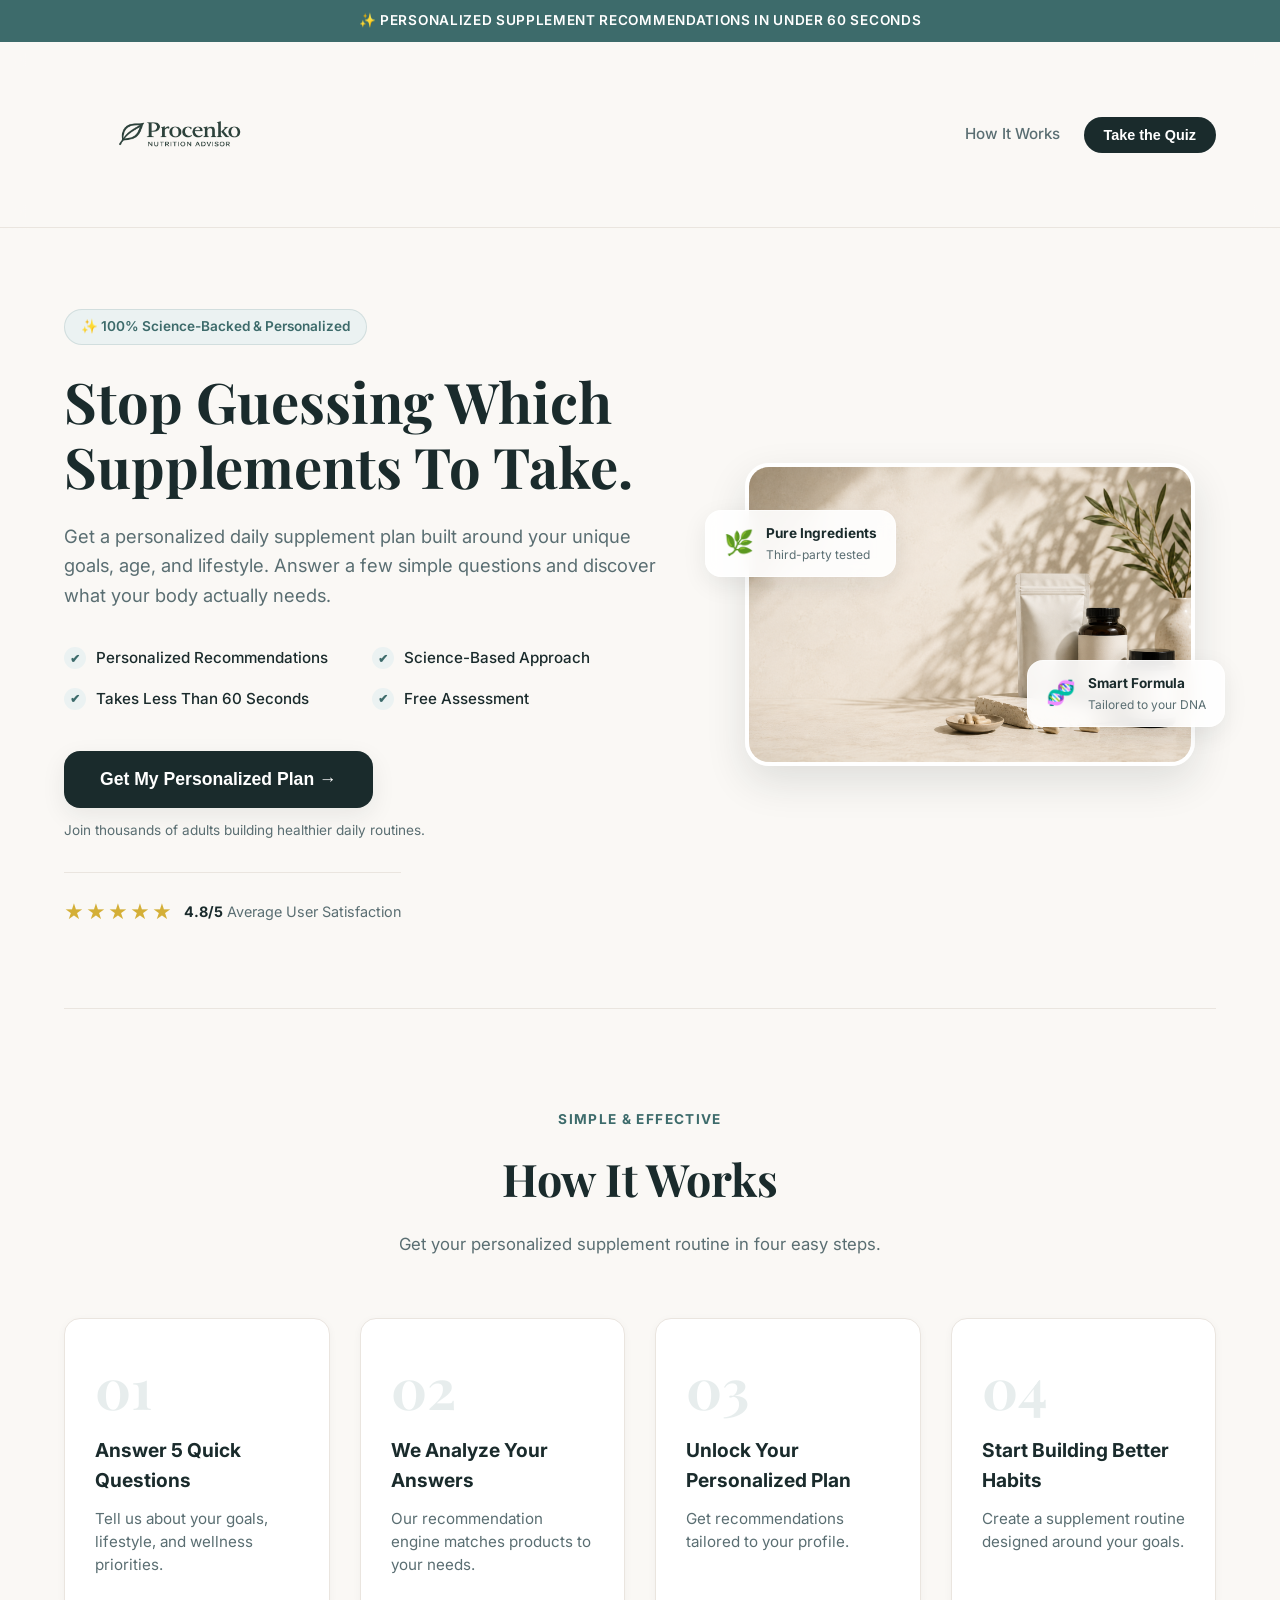
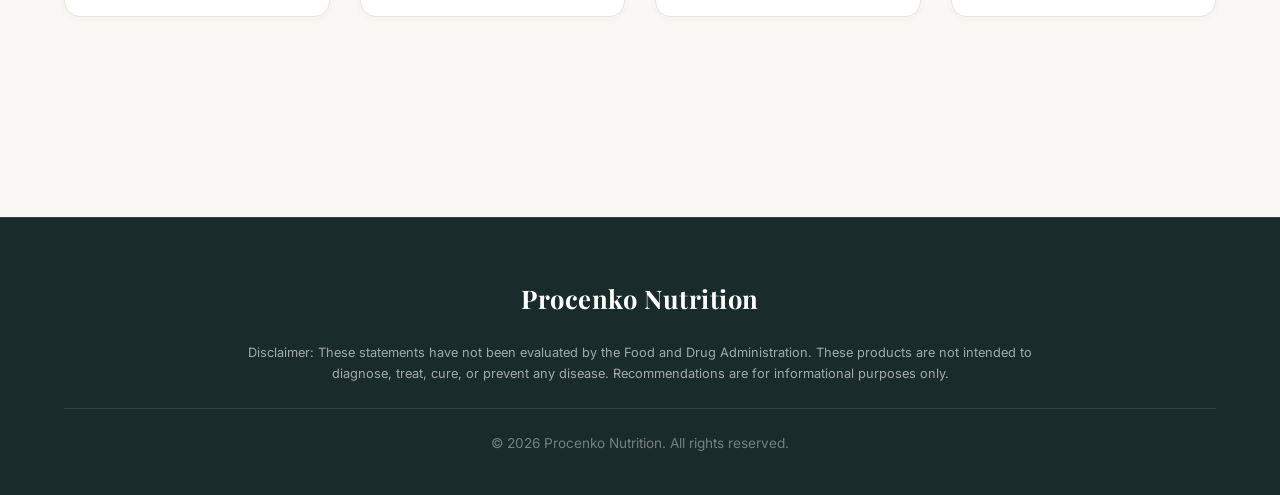
==== index.html @ 82f765c2 "Initial commit - Procenko Nutrition Advisor with Vercel config" ====
<!DOCTYPE html>
<html lang="en">
<head>
    <meta charset="UTF-8">
    <meta name="viewport" content="width=device-width, initial-scale=1.0">
    <title>Procenko Nutrition Advisor</title>
    <link rel="preconnect" href="https://fonts.googleapis.com">
    <link rel="preconnect" href="https://fonts.gstatic.com" crossorigin>
    <link href="https://fonts.googleapis.com/css2?family=Inter:wght@300;400;500;600;700&family=Playfair+Display:ital,wght@0,400..700;1,400..700&display=swap" rel="stylesheet">
    <link rel="stylesheet" href="style.css">
    <link rel="icon" href="images/logo.png" type="image/png">
</head>
<body>
    <!-- Announcement Bar -->
    <div class="announcement-bar">
        <span class="announcement-text">✨ Personalized supplement recommendations in under 60 seconds</span>
    </div>

    <!-- Navigation Bar -->
    <header class="site-header">
        <div class="nav-container">
            <div class="logo" id="logo-home">
                <img src="images/logo.png" alt="Procenko Logo" class="logo-img">
            </div>
            <nav class="nav-links">
                <a href="#how-it-works" class="nav-link">How It Works</a>
                <button id="nav-cta" class="nav-cta-btn">Take the Quiz</button>
            </nav>
        </div>
    </header>

    <main class="container">
        <!-- Hero Section -->
        <section id="hero" class="hero">
            <div class="hero-content">
                <div class="hero-text">
                    <div class="badge">✨ 100% Science-Backed & Personalized</div>
                    <h1>Stop Guessing Which Supplements To Take.</h1>
                    <p class="subheadline">Get a personalized daily supplement plan built around your unique goals, age, and lifestyle. Answer a few simple questions and discover what your body actually needs.</p>
                    
                    <div class="trust-indicators">
                        <div class="trust-item">
                            <span class="trust-icon">✔</span>
                            <span class="trust-label">Personalized Recommendations</span>
                        </div>
                        <div class="trust-item">
                            <span class="trust-icon">✔</span>
                            <span class="trust-label">Science-Based Approach</span>
                        </div>
                        <div class="trust-item">
                            <span class="trust-icon">✔</span>
                            <span class="trust-label">Takes Less Than 60 Seconds</span>
                        </div>
                        <div class="trust-item">
                            <span class="trust-icon">✔</span>
                            <span class="trust-label">Free Assessment</span>
                        </div>
                    </div>
                    
                    <div class="cta-group">
                        <button id="start-assessment" class="cta-button">Get My Personalized Plan →</button>
                        <p class="secondary-text">Join thousands of adults building healthier daily routines.</p>
                    </div>

                    <div class="social-proof">
                        <span class="stars">★★★★★</span>
                        <span class="rating-text"><strong>4.8/5</strong> Average User Satisfaction</span>
                    </div>
                </div>
            </div>
            <div class="hero-image-container">
                <div class="hero-image-wrapper">
                    <img src="images/1.png" alt="Supplements" class="hero-img">
                    <div class="floating-card card-1">
                        <span class="floating-icon">🌿</span>
                        <div class="floating-info">
                            <span class="floating-title">Pure Ingredients</span>
                            <span class="floating-desc">Third-party tested</span>
                        </div>
                    </div>
                    <div class="floating-card card-2">
                        <span class="floating-icon">🧬</span>
                        <div class="floating-info">
                            <span class="floating-title">Smart Formula</span>
                            <span class="floating-desc">Tailored to your DNA</span>
                        </div>
                    </div>
                </div>
            </div>
        </section>

        <!-- How It Works Section -->
        <section id="how-it-works" class="how-it-works">
            <div class="section-header">
                <span class="section-subtitle">Simple & Effective</span>
                <h2>How It Works</h2>
                <p class="section-desc">Get your personalized supplement routine in four easy steps.</p>
            </div>
            <div class="steps">
                <div class="step">
                    <div class="step-number">01</div>
                    <h3>Answer 5 Quick Questions</h3>
                    <p>Tell us about your goals, lifestyle, and wellness priorities.</p>
                </div>
                <div class="step">
                    <div class="step-number">02</div>
                    <h3>We Analyze Your Answers</h3>
                    <p>Our recommendation engine matches products to your needs.</p>
                </div>
                <div class="step">
                    <div class="step-number">03</div>
                    <h3>Unlock Your Personalized Plan</h3>
                    <p>Get recommendations tailored to your profile.</p>
                </div>
                <div class="step">
                    <div class="step-number">04</div>
                    <h3>Start Building Better Habits</h3>
                    <p>Create a supplement routine designed around your goals.</p>
                </div>
            </div>
        </section>

        <!-- Quiz Section -->
        <section id="quiz" class="quiz hidden">
            <div class="quiz-card">
                <div class="quiz-header">
                    <button id="quiz-back" class="quiz-back-btn">← Back</button>
                    <div class="quiz-progress-container">
                        <div class="progress-bar">
                            <div class="progress" id="progress"></div>
                        </div>
                        <span id="progress-text" class="progress-text">Question 1 of 5</span>
                    </div>
                </div>
                <div class="quiz-container" id="quiz-container">
                    <!-- Quiz questions will be dynamically inserted here -->
                </div>
            </div>
        </section>

        <!-- Loading Section -->
        <section id="loading" class="loading hidden">
            <div class="loading-card">
                <div class="spinner-container">
                    <div class="spinner"></div>
                    <div class="spinner-inner">🧬</div>
                </div>
                <h2 id="loading-title">Analyzing your answers...</h2>
                <p id="loading-subtitle">Our recommendation engine is matching products to your profile.</p>
                <div class="loading-progress-bar">
                    <div class="loading-progress" id="loading-progress"></div>
                </div>
            </div>
        </section>

        <!-- Email Capture Section (before recommendations) -->
        <section id="email-capture" class="email-capture hidden">
            <div class="email-card">
                <div class="email-header">
                    <div class="badge">✉️ Almost There!</div>
                    <h2>Send me my personalized guide</h2>
                    <p class="email-subtitle">Enter your email to receive your custom supplement protocol + bonus wellness tips. We respect your privacy.</p>
                </div>
                
                <!-- ConvertKit Form -->
                <script src="https://f.convertkit.com/ckjs/ck.5.js"></script>
                <form action="https://app.kit.com/forms/9567167/subscriptions" class="seva-form formkit-form" method="post" data-sv-form="9567167" data-uid="d2ef95bc13" data-format="inline" data-version="5" data-options='{"settings":{"after_subscribe":{"action":"message","success_message":"Success! Now check your email to confirm your subscription.","redirect_url":""},"analytics":{"google":null,"fathom":null,"facebook":null,"segment":null,"pinterest":null,"sparkloop":null,"googletagmanager":null},"modal":{"trigger":"timer","scroll_percentage":null,"timer":5,"devices":"all","show_once_every":15},"powered_by":{"show":true,"url":"https://kit.com/features/forms?utm_campaign=poweredby&utm_content=form&utm_medium=referral&utm_source=dynamic"},"recaptcha":{"enabled":false},"return_visitor":{"action":"show","custom_content":""},"slide_in":{"display_in":"bottom_right","trigger":"timer","scroll_percentage":null,"timer":5,"devices":"all","show_once_every":15},"sticky_bar":{"display_in":"top","trigger":"timer","scroll_percentage":null,"timer":5,"devices":"all","show_once_every":15}},"version":"5"}' onsubmit="setTimeout(() => { if (typeof window.showRecommendationsAfterSubscribe === 'function') { setTimeout(window.showRecommendationsAfterSubscribe, 800); } }, 1200)" min-width="400 500 600 700 800" style="background-color: rgb(255, 255, 255); border-radius: 16px; box-shadow: 0 10px 30px rgba(26,43,44,0.1);">
                    <div data-style="full">
                        <div data-element="column" class="formkit-column">
                            <div class="formkit-header" data-element="header" style="color: rgb(26, 43, 44); font-size: 28px; font-weight: 700; margin-bottom: 8px;">
                                <h2>Find Your Perfect Supplement Stack</h2>
                            </div>
                            <ul class="formkit-alert formkit-alert-error" data-element="errors" data-group="alert"></ul>
                            <div data-element="fields" class="seva-fields formkit-fields">
                                <div class="formkit-field">
                                    <input class="formkit-input" name="email_address" aria-label="Email Address" placeholder="your@email.com" required="" type="email" style="color: rgb(26, 43, 44); border-color: #EAE5DF; font-weight: 400; padding: 16px 20px; font-size: 16px; border-radius: 12px;">
                                </div>
                                <button data-element="submit" class="formkit-submit" style="color: rgb(255, 255, 255); background-color: #1A2B2C; border-radius: 12px; font-weight: 700; padding: 16px 32px; font-size: 17px; margin-top: 8px;">
                                    <div class="formkit-spinner"><div></div><div></div><div></div></div>
                                    <span>Send me the guide</span>
                                </button>
                            </div>
                            <div class="formkit-disclaimer" data-element="disclaimer" style="color: #5A6E72; font-size: 13px; margin-top: 16px;">
                                We respect your privacy. Unsubscribe at anytime.
                            </div>
                            <div class="formkit-powered-by-convertkit-container">
                                <a href="https://kit.com/features/forms?utm_campaign=poweredby&utm_content=form&utm_medium=referral&utm_source=dynamic" data-element="powered-by" class="formkit-powered-by-convertkit" data-variant="dark" target="_blank" rel="nofollow noopener">Built with Kit</a>
                            </div>
                        </div>
                    </div>
                </form>
            </div>
        </section>

        <!-- Results Section -->
        <section id="results" class="results hidden">
            <div class="results-header">
                <div class="badge">🎯 Your Custom Protocol</div>
                <h2>Your Personalized Supplement Plan</h2>
                <p class="results-subtitle">Based on your answers, these recommendations may help support your goals and daily wellness routine.</p>
            </div>

            <div class="results-layout">
                <!-- Left Column: Profile Summary -->
                <div class="results-sidebar">
                    <div class="profile-summary-card">
                        <h3>Your Wellness Profile</h3>
                        <div class="profile-items" id="profile-summary-items">
                            <!-- Profile items will be dynamically inserted here -->
                        </div>
                    </div>
                </div>

                <!-- Right Column: Recommendations -->
                <div class="results-content">
                    <div class="plan">
                        <!-- Optional Foundation Section (female only) -->
                        <section id="foundation-section" class="plan-section hidden" aria-label="Foundation Support">
                            <div class="plan-section-header">
                                <h3 class="plan-section-title">Foundation Support</h3>
                                <p class="plan-section-subtitle">A daily multi to cover core micronutrient needs.</p>
                            </div>
                            <div class="recommendations-grid recommendations-grid--single" id="foundation-grid"></div>
                        </section>

                        <!-- Main Recommendations (always 3) -->
                        <section id="main-section" class="plan-section" aria-label="Main Recommendations">
                            <div class="plan-section-header">
                                <h3 class="plan-section-title">Your 3 Key Recommendations</h3>
                                <p class="plan-section-subtitle">Selected specifically for your goal and profile.</p>
                            </div>
                            <div class="recommendations-grid" id="main-recommendations-grid"></div>
                        </section>

                        <!-- Daily Wellness Section (always) -->
                        <section id="wellness-section" class="plan-section" aria-label="Daily Wellness Support">
                            <div class="plan-section-header">
                                <h3 class="plan-section-title">Daily Wellness Support</h3>
                                <p class="plan-section-subtitle">Daily support for gut and overall wellness.</p>
                            </div>
                            <div class="recommendations-grid recommendations-grid--single" id="wellness-grid"></div>
                        </section>

                        <div class="plan-footer">
                            <button id="restart-assessment" class="restart-btn">← Retake Assessment</button>
                        </div>
                    </div>
                </div>
            </div>
        </section>
    </main>

    <!-- Verify Email Modal -->
    <div id="verify-modal" class="verify-modal hidden">
        <div class="modal-overlay"></div>
        <div class="modal-content">
            <div class="modal-icon">✉️</div>
            <h2>Verify your email to receive all bonuses</h2>
            <p class="modal-subtitle">We've sent a confirmation link to your email. Please check your inbox (and spam folder) to unlock your custom supplement protocol and exclusive wellness bonuses.</p>
            
            <div class="modal-actions">
                <button id="check-protocol-btn" class="modal-primary-btn">
                    Check my custom supplement protocol
                </button>
                <button id="close-modal-btn" class="modal-secondary-btn">
                    I'll check later
                </button>
            </div>
            
            <div class="modal-timer">
                <span id="modal-timer-text">Auto-redirecting in <strong>10</strong> seconds...</span>
            </div>
        </div>
    </div>

    <!-- Footer -->
    <footer class="site-footer">
        <div class="footer-container">
            <p class="footer-logo">Procenko Nutrition</p>
            <p class="footer-disclaimer">Disclaimer: These statements have not been evaluated by the Food and Drug Administration. These products are not intended to diagnose, treat, cure, or prevent any disease. Recommendations are for informational purposes only.</p>
            <p class="footer-copy">&copy; 2026 Procenko Nutrition. All rights reserved.</p>
        </div>
    </footer>

    <script src="products.js"></script>
    <script src="script.js"></script>
</body>
</html>
---- style.css ----
/* Reset and Base Styles */
* {
    margin: 0;
    padding: 0;
    box-sizing: border-box;
}

:root {
    --bg-color: #FAF8F5;
    --primary-color: #1A2B2C;
    --secondary-color: #5A6E72;
    --accent-color: #3D6B6B;
    --accent-light: #EBF2F2;
    --accent-gold: #D4AF37;
    --card-bg: #FFFFFF;
    --button-bg: #1A2B2C;
    --button-text: #FFFFFF;
    --button-hover: #2C4446;
    --border-color: #EAE5DF;
    --border-radius: 16px;
    --border-radius-lg: 24px;
    --max-width: 1200px;
    --transition: all 0.3s cubic-bezier(0.4, 0, 0.2, 1);
    --shadow-sm: 0 2px 8px rgba(26, 43, 44, 0.04);
    --shadow-md: 0 8px 24px rgba(26, 43, 44, 0.08);
    --shadow-lg: 0 16px 40px rgba(26, 43, 44, 0.12);
}

html {
    scroll-behavior: smooth;
}

body {
    font-family: 'Inter', sans-serif;
    background-color: var(--bg-color);
    color: var(--primary-color);
    line-height: 1.6;
    -webkit-font-smoothing: antialiased;
}

.container {
    max-width: var(--max-width);
    margin: 0 auto;
    padding: 0 24px;
}

/* Announcement Bar */
.announcement-bar {
    background-color: var(--accent-color);
    color: #FFFFFF;
    text-align: center;
    padding: 10px 20px;
    font-size: 0.85rem;
    font-weight: 600;
    letter-spacing: 0.05em;
    text-transform: uppercase;
    position: relative;
    z-index: 100;
}

/* Site Header */
.site-header {
    background-color: rgba(250, 248, 245, 0.8);
    backdrop-filter: blur(12px);
    -webkit-backdrop-filter: blur(12px);
    border-bottom: 1px solid var(--border-color);
    z-index: 99;
    padding: 16px 0;
    transition: var(--transition);
}

.nav-container {
    max-width: var(--max-width);
    margin: 0 auto;
    padding: 0 24px;
    display: flex;
    justify-content: space-between;
    align-items: center;
}

.logo {
    display: flex;
    align-items: center;
    gap: 10px;
    cursor: pointer;
}

.logo-img {
    /* Responsive logo size; keeps header aligned with main content */
    width: clamp(160px, 18vw, 252px);
    height: auto;
    object-fit: contain;
    display: block;
}

.logo-text {
    font-family: 'Playfair Display', Georgia, serif;
    font-size: 1.4rem;
    font-weight: 700;
    color: var(--primary-color);
}

.logo-sub {
    font-weight: 400;
    font-style: italic;
    color: var(--accent-color);
}

.nav-links {
    display: flex;
    align-items: center;
    gap: 24px;
}

.nav-link {
    color: var(--secondary-color);
    text-decoration: none;
    font-weight: 500;
    font-size: 0.95rem;
    transition: var(--transition);
}

.nav-link:hover {
    color: var(--primary-color);
}

.nav-cta-btn {
    background-color: var(--button-bg);
    color: var(--button-text);
    border: none;
    padding: 10px 20px;
    font-size: 0.9rem;
    font-weight: 600;
    border-radius: 30px;
    cursor: pointer;
    transition: var(--transition);
}

.nav-cta-btn:hover {
    background-color: var(--button-hover);
    transform: translateY(-1px);
    box-shadow: var(--shadow-sm);
}

/* Hero Section */
.hero {
    display: grid;
    grid-template-columns: 1.1fr 0.9fr;
    gap: 60px;
    align-items: center;
    padding: 80px 0;
    min-height: calc(100vh - 120px);
}

.hero-content {
    display: flex;
    flex-direction: column;
    justify-content: center;
}

.badge {
    display: inline-flex;
    align-items: center;
    background-color: var(--accent-light);
    color: var(--accent-color);
    padding: 6px 16px;
    border-radius: 30px;
    font-size: 0.85rem;
    font-weight: 600;
    width: fit-content;
    margin-bottom: 24px;
    border: 1px solid rgba(61, 107, 107, 0.15);
}

.hero h1 {
    font-family: 'Playfair Display', Georgia, serif;
    font-size: 3.5rem;
    font-weight: 700;
    line-height: 1.15;
    color: var(--primary-color);
    margin-bottom: 24px;
}

.subheadline {
    font-size: 1.15rem;
    color: var(--secondary-color);
    margin-bottom: 36px;
    line-height: 1.6;
}

.trust-indicators {
    display: grid;
    grid-template-columns: 1fr 1fr;
    gap: 16px;
    margin-bottom: 40px;
}

.trust-item {
    display: flex;
    align-items: center;
    gap: 10px;
}

.trust-icon {
    display: flex;
    align-items: center;
    justify-content: center;
    width: 22px;
    height: 22px;
    background-color: var(--accent-light);
    color: var(--accent-color);
    border-radius: 50%;
    font-size: 0.75rem;
    font-weight: bold;
}

.trust-label {
    font-size: 0.95rem;
    font-weight: 500;
    color: var(--primary-color);
}

.cta-group {
    margin-bottom: 30px;
}

.cta-button {
    background-color: var(--button-bg);
    color: var(--button-text);
    border: none;
    padding: 18px 36px;
    font-size: 1.1rem;
    font-weight: 600;
    border-radius: var(--border-radius);
    cursor: pointer;
    transition: var(--transition);
    display: inline-block;
    box-shadow: var(--shadow-md);
}

.cta-button:hover {
    background-color: var(--button-hover);
    transform: translateY(-2px);
    box-shadow: var(--shadow-lg);
}

.secondary-text {
    font-size: 0.85rem;
    color: var(--secondary-color);
    margin-top: 12px;
}

.social-proof {
    display: flex;
    align-items: center;
    gap: 10px;
    border-top: 1px solid var(--border-color);
    padding-top: 24px;
    width: fit-content;
}

.stars {
    color: var(--accent-gold);
    font-size: 1.2rem;
    letter-spacing: 2px;
}

.rating-text {
    font-size: 0.9rem;
    color: var(--secondary-color);
}

.rating-text strong {
    color: var(--primary-color);
}

/* Hero Image Container */
.hero-image-container {
    display: flex;
    justify-content: center;
    align-items: center;
    position: relative;
}

.hero-image-wrapper {
    position: relative;
    width: 100%;
    max-width: 450px;
}

.hero-img {
    width: 100%;
    height: auto;
    border-radius: var(--border-radius-lg);
    box-shadow: var(--shadow-lg);
    border: 4px solid #FFFFFF;
    transition: var(--transition);
}

.hero-img:hover {
    transform: scale(1.02);
}

/* Floating Cards */
.floating-card {
    position: absolute;
    background: rgba(255, 255, 255, 0.9);
    backdrop-filter: blur(8px);
    -webkit-backdrop-filter: blur(8px);
    border: 1px solid rgba(255, 255, 255, 0.6);
    padding: 12px 18px;
    border-radius: 16px;
    display: flex;
    align-items: center;
    gap: 12px;
    box-shadow: var(--shadow-md);
    animation: float 6s ease-in-out infinite;
}

.card-1 {
    top: 15%;
    left: -40px;
    animation-delay: 0s;
}

.card-2 {
    bottom: 15%;
    right: -30px;
    animation-delay: 3s;
}

.floating-icon {
    font-size: 1.5rem;
}

.floating-info {
    display: flex;
    flex-direction: column;
}

.floating-title {
    font-size: 0.85rem;
    font-weight: 700;
    color: var(--primary-color);
}

.floating-desc {
    font-size: 0.75rem;
    color: var(--secondary-color);
}

@keyframes float {
    0% {
        transform: translateY(0px);
    }
    50% {
        transform: translateY(-10px);
    }
    100% {
        transform: translateY(0px);
    }
}

/* How It Works Section */
.how-it-works {
    padding: 100px 0;
    border-top: 1px solid var(--border-color);
}

.section-header {
    text-align: center;
    max-width: 600px;
    margin: 0 auto 60px auto;
}

.section-subtitle {
    font-size: 0.85rem;
    font-weight: 700;
    color: var(--accent-color);
    text-transform: uppercase;
    letter-spacing: 0.1em;
    display: block;
    margin-bottom: 12px;
}

.section-header h2 {
    font-family: 'Playfair Display', Georgia, serif;
    font-size: 2.8rem;
    font-weight: 700;
    color: var(--primary-color);
    margin-bottom: 16px;
}

.section-desc {
    font-size: 1.05rem;
    color: var(--secondary-color);
}

.steps {
    display: grid;
    grid-template-columns: repeat(auto-fit, minmax(240px, 1fr));
    gap: 30px;
}

.step {
    background: var(--card-bg);
    padding: 40px 30px;
    border-radius: var(--border-radius);
    box-shadow: var(--shadow-sm);
    border: 1px solid var(--border-color);
    transition: var(--transition);
    position: relative;
    overflow: hidden;
}

.step:hover {
    transform: translateY(-5px);
    box-shadow: var(--shadow-md);
    border-color: var(--accent-color);
}

.step-number {
    font-family: 'Playfair Display', Georgia, serif;
    font-size: 3.5rem;
    font-weight: 700;
    color: rgba(61, 107, 107, 0.12);
    line-height: 1;
    margin-bottom: 20px;
    transition: var(--transition);
}

.step:hover .step-number {
    color: rgba(61, 107, 107, 0.25);
    transform: scale(1.05);
}

.step h3 {
    font-size: 1.2rem;
    font-weight: 700;
    color: var(--primary-color);
    margin-bottom: 12px;
}

.step p {
    font-size: 0.95rem;
    color: var(--secondary-color);
    line-height: 1.5;
}

/* Quiz Section */
.quiz {
    padding: 80px 0;
    min-height: 80vh;
    display: flex;
    justify-content: center;
    align-items: center;
}

.quiz-card {
    background: var(--card-bg);
    border-radius: var(--border-radius-lg);
    box-shadow: var(--shadow-lg);
    border: 1px solid var(--border-color);
    width: 100%;
    max-width: 720px;
    padding: 40px;
    transition: var(--transition);
}

.quiz-header {
    display: flex;
    align-items: center;
    gap: 20px;
    margin-bottom: 40px;
    border-bottom: 1px solid var(--border-color);
    padding-bottom: 20px;
}

.quiz-back-btn {
    background: none;
    border: 1px solid var(--border-color);
    color: var(--secondary-color);
    padding: 8px 16px;
    border-radius: 30px;
    font-size: 0.85rem;
    font-weight: 600;
    cursor: pointer;
    transition: var(--transition);
}

.quiz-back-btn:hover {
    background-color: var(--bg-color);
    color: var(--primary-color);
    border-color: var(--secondary-color);
}

.quiz-progress-container {
    flex: 1;
    display: flex;
    align-items: center;
    gap: 15px;
}

.progress-bar {
    flex: 1;
    height: 8px;
    background-color: var(--bg-color);
    border-radius: 10px;
    overflow: hidden;
}

.progress {
    height: 100%;
    width: 0%;
    background-color: var(--accent-color);
    border-radius: 10px;
    transition: width 0.4s cubic-bezier(0.4, 0, 0.2, 1);
}

.progress-text {
    font-size: 0.85rem;
    font-weight: 600;
    color: var(--secondary-color);
    white-space: nowrap;
}

.quiz-question h2 {
    font-family: 'Playfair Display', Georgia, serif;
    font-size: 2rem;
    font-weight: 700;
    color: var(--primary-color);
    margin-bottom: 30px;
    text-align: center;
}

.quiz-options {
    display: grid;
    grid-template-columns: 1fr;
    gap: 16px;
}

.quiz-option {
    background: var(--card-bg);
    border: 2px solid var(--border-color);
    padding: 20px 24px;
    border-radius: var(--border-radius);
    font-size: 1.05rem;
    font-weight: 600;
    color: var(--primary-color);
    cursor: pointer;
    transition: var(--transition);
    display: flex;
    align-items: center;
    justify-content: center;
    position: relative;
}

.quiz-option:hover {
    border-color: var(--accent-color);
    background-color: rgba(61, 107, 107, 0.02);
    transform: translateY(-1px);
}

/* Quiz transitions (Typeform-like): fade + slide (150–250ms) */
.quiz-question {
    opacity: 1;
    transform: translateY(0);
    transition: opacity 200ms ease, transform 200ms ease;
    will-change: opacity, transform;
}

.quiz-question.enter-from {
    opacity: 0;
    transform: translateY(10px);
}

.quiz-question.exit-to {
    opacity: 0;
    transform: translateY(-10px);
}

/* Loading Section */
.loading {
    padding: 100px 0;
    min-height: 80vh;
    display: flex;
    justify-content: center;
    align-items: center;
}

.loading-card {
    background: var(--card-bg);
    border-radius: var(--border-radius-lg);
    box-shadow: var(--shadow-lg);
    border: 1px solid var(--border-color);
    width: 100%;
    max-width: 500px;
    padding: 50px 40px;
    text-align: center;
}

.spinner-container {
    position: relative;
    width: 80px;
    height: 80px;
    margin: 0 auto 30px auto;
}

.spinner {
    width: 100%;
    height: 100%;
    border: 4px solid var(--accent-light);
    border-top: 4px solid var(--accent-color);
    border-radius: 50%;
    animation: spin 1s linear infinite;
}

.spinner-inner {
    position: absolute;
    top: 50%;
    left: 50%;
    transform: translate(-50%, -50%);
    font-size: 1.8rem;
    animation: pulse 1.5s ease-in-out infinite;
}

@keyframes spin {
    0% { transform: rotate(0deg); }
    100% { transform: rotate(360deg); }
}

@keyframes pulse {
    0% { transform: translate(-50%, -50%) scale(0.9); opacity: 0.8; }
    50% { transform: translate(-50%, -50%) scale(1.1); opacity: 1; }
    100% { transform: translate(-50%, -50%) scale(0.9); opacity: 0.8; }
}

.loading-card h2 {
    font-family: 'Playfair Display', Georgia, serif;
    font-size: 1.8rem;
    font-weight: 700;
    color: var(--primary-color);
    margin-bottom: 12px;
}

.loading-card p {
    color: var(--secondary-color);
    font-size: 0.95rem;
    margin-bottom: 30px;
}

.loading-progress-bar {
    height: 6px;
    background-color: var(--bg-color);
    border-radius: 10px;
    overflow: hidden;
    width: 100%;
}

.loading-progress {
    height: 100%;
    width: 0%;
    background-color: var(--accent-color);
    border-radius: 10px;
    transition: width 0.1s linear;
}

/* Results Section */
.results {
    padding: 80px 0;
}

.results-header {
    text-align: center;
    max-width: 700px;
    margin: 0 auto 60px auto;
}

.results-subtitle {
    font-size: 1.1rem;
    color: var(--secondary-color);
    margin-top: 16px;
}

.results-layout {
    display: grid;
    grid-template-columns: 320px 1fr;
    gap: 40px;
    align-items: start;
}

/* Sidebar Profile Summary */
.results-sidebar {
    position: sticky;
    top: 100px;
}

.profile-summary-card {
    background: var(--card-bg);
    border-radius: var(--border-radius);
    padding: 30px;
    border: 1px solid var(--border-color);
    box-shadow: var(--shadow-sm);
}

.profile-summary-card h3 {
    font-family: 'Playfair Display', Georgia, serif;
    font-size: 1.3rem;
    font-weight: 700;
    color: var(--primary-color);
    margin-bottom: 20px;
    border-bottom: 1px solid var(--border-color);
    padding-bottom: 12px;
}

.profile-items {
    display: flex;
    flex-direction: column;
    gap: 16px;
    margin-bottom: 30px;
}

.profile-item {
    display: flex;
    flex-direction: column;
    gap: 4px;
}

.profile-label {
    font-size: 0.75rem;
    font-weight: 700;
    text-transform: uppercase;
    letter-spacing: 0.05em;
    color: var(--secondary-color);
}

.profile-value {
    font-size: 0.95rem;
    font-weight: 600;
    color: var(--primary-color);
}

.restart-btn {
    width: 100%;
    background: none;
    border: 1px solid var(--border-color);
    color: var(--secondary-color);
    padding: 12px;
    border-radius: var(--border-radius);
    font-size: 0.9rem;
    font-weight: 600;
    cursor: pointer;
    transition: var(--transition);
}

.restart-btn:hover {
    background-color: var(--bg-color);
    color: var(--primary-color);
    border-color: var(--secondary-color);
}

/* Recommendations Content */
.recommendations-container {
    display: flex;
    flex-direction: column;
    gap: 24px;
}

.recommendations-title {
    font-family: 'Playfair Display', Georgia, serif;
    font-size: 1.6rem;
    font-weight: 700;
    color: var(--primary-color);
    margin-bottom: 10px;
}

/* Plan layout */
.plan {
    display: flex;
    flex-direction: column;
    gap: 28px;
}

.plan-section {
    background: transparent;
}

.plan-section-header {
    margin-bottom: 14px;
}

.plan-section-title {
    font-family: 'Playfair Display', Georgia, serif;
    font-size: 1.35rem;
    font-weight: 700;
    color: var(--primary-color);
    margin-bottom: 6px;
}

.plan-section-subtitle {
    font-size: 0.95rem;
    color: var(--secondary-color);
}

.plan-footer {
    margin-top: 8px;
}

.recommendations-grid {
    display: grid;
    grid-template-columns: repeat(3, 1fr);
    gap: 28px;
    align-items: stretch;
}

.recommendations-grid--single {
    grid-template-columns: 1fr;
    max-width: 520px;
    margin: 0 auto;
}

/* Recommendation card - strict conservative modern design */
.recommendation-card {
    background: var(--card-bg);
    border-radius: var(--border-radius-lg);
    border: 1px solid var(--border-color);
    box-shadow: var(--shadow-md);
    padding: 0;
    display: flex;
    flex-direction: column;
    height: 100%;
    transition: var(--transition);
    position: relative;
    overflow: hidden;
}

.recommendation-card:hover {
    transform: translateY(-4px);
    box-shadow: var(--shadow-lg);
    border-color: var(--accent-color);
}

/* Badge style - conservative modern */
.rec-badge {
    position: absolute;
    top: 24px;
    left: 24px;
    display: inline-flex;
    align-items: center;
    justify-content: center;
    padding: 6px 14px;
    border-radius: 9999px;
    background: var(--primary-color);
    color: #FFFFFF;
    font-size: 0.68rem;
    font-weight: 700;
    letter-spacing: 0.075em;
    text-transform: uppercase;
    box-shadow: 0 2px 8px rgba(26, 43, 44, 0.15);
    z-index: 2;
}

/* Image container - fixed aspect, full card width, perfectly aligned */
.product-image-wrap {
    width: 100%;
    aspect-ratio: 1 / 1;
    margin: 0;
    background-color: #F8F6F2;
    border-bottom: 1px solid var(--border-color);
    overflow: hidden;
    position: relative;
}

.product-image {
    width: 100%;
    height: 100%;
    object-fit: cover;
    object-position: center;
    display: block;
    transition: transform 0.4s cubic-bezier(0.4, 0, 0.2, 1);
}

.recommendation-card:hover .product-image {
    transform: scale(1.04);
}

.recommendation-content {
    display: flex;
    flex-direction: column;
    flex: 1;
    padding: 32px 28px 28px;
    gap: 16px;
}

.product-name {
    font-family: 'Playfair Display', Georgia, serif;
    font-size: 1.35rem;
    font-weight: 700;
    line-height: 1.25;
    color: var(--primary-color);
    margin: 0;
}

.product-desc {
    font-size: 0.925rem;
    color: var(--secondary-color);
    line-height: 1.5;
    margin: 0;
    flex-shrink: 0;
}

.recommendation-benefits {
    list-style: none;
    display: flex;
    flex-direction: column;
    gap: 9px;
    margin: 4px 0 0 0;
    padding: 0;
    flex: 1;
}

.recommendation-benefits li {
    font-size: 0.9rem;
    color: var(--primary-color);
    line-height: 1.4;
    padding-left: 26px;
    position: relative;
}

.recommendation-benefits li::before {
    content: '✓';
    position: absolute;
    left: 0;
    color: var(--accent-color);
    font-weight: 700;
    font-size: 1.1rem;
    line-height: 1;
}

.recommendation-actions {
    margin-top: auto;
    padding-top: 12px;
    border-top: 1px solid var(--border-color);
}

.product-cta {
    background-color: var(--button-bg);
    color: var(--button-text);
    border: none;
    border-radius: 9999px;
    padding: 14px 24px;
    font-size: 0.95rem;
    font-weight: 600;
    letter-spacing: 0.02em;
    cursor: pointer;
    transition: var(--transition);
    width: 100%;
    box-shadow: 0 1px 3px rgba(26, 43, 44, 0.1);
}

.product-cta:hover {
    background-color: var(--button-hover);
    transform: translateY(-2px);
    box-shadow: 0 4px 12px rgba(26, 43, 44, 0.15);
}

.product-card {
    background: var(--card-bg);
    border-radius: var(--border-radius);
    border: 1px solid var(--border-color);
    box-shadow: var(--shadow-sm);
    padding: 30px;
    display: grid;
    grid-template-columns: 1fr auto;
    gap: 30px;
    align-items: center;
    transition: var(--transition);
}

.product-card:hover {
    transform: translateY(-2px);
    box-shadow: var(--shadow-md);
    border-color: var(--accent-color);
}

.product-info {
    display: flex;
    flex-direction: column;
    gap: 12px;
}

.product-badge {
    font-size: 0.75rem;
    font-weight: 700;
    text-transform: uppercase;
    letter-spacing: 0.05em;
    color: var(--accent-color);
    background-color: var(--accent-light);
    padding: 4px 10px;
    border-radius: 4px;
    width: fit-content;
}

.product-name {
    font-family: 'Playfair Display', Georgia, serif;
    font-size: 1.5rem;
    font-weight: 700;
    color: var(--primary-color);
}

.product-desc {
    font-size: 0.95rem;
    color: var(--secondary-color);
    line-height: 1.5;
}

.product-benefits {
    display: flex;
    flex-wrap: wrap;
    gap: 8px;
    margin-top: 8px;
}

.benefit-tag {
    font-size: 0.8rem;
    font-weight: 500;
    color: var(--primary-color);
    background-color: var(--bg-color);
    padding: 4px 12px;
    border-radius: 30px;
    border: 1px solid var(--border-color);
}

.product-action {
    display: flex;
    flex-direction: column;
    align-items: flex-end;
    gap: 10px;
}

.product-link {
    background-color: var(--button-bg);
    color: var(--button-text);
    text-decoration: none;
    padding: 14px 28px;
    border-radius: var(--border-radius);
    font-size: 0.95rem;
    font-weight: 600;
    transition: var(--transition);
    white-space: nowrap;
    text-align: center;
    box-shadow: var(--shadow-sm);
}

.product-link:hover {
    background-color: var(--button-hover);
    transform: translateY(-1px);
    box-shadow: var(--shadow-md);
}

.product-disclaimer {
    font-size: 0.75rem;
    color: var(--secondary-color);
}

/* Email Capture Section */
.email-capture {
    padding: 80px 0;
    background: linear-gradient(135deg, #f8f4f0 0%, #f0e9e0 100%);
}

.email-card {
    max-width: 620px;
    margin: 0 auto;
    background: white;
    border-radius: var(--border-radius-lg);
    overflow: hidden;
    box-shadow: var(--shadow-lg);
}

.email-header {
    padding: 48px 48px 32px;
    text-align: center;
    background: linear-gradient(to bottom, #1A2B2C, #132022);
    color: white;
}

.email-header .badge {
    display: inline-block;
    background: rgba(255,255,255,0.15);
    color: white;
    padding: 6px 18px;
    border-radius: 9999px;
    font-size: 0.85rem;
    font-weight: 600;
    letter-spacing: 0.5px;
    margin-bottom: 16px;
}

.email-header h2 {
    font-size: 2.1rem;
    line-height: 1.2;
    margin-bottom: 16px;
    font-family: 'Playfair Display', serif;
}

.email-subtitle {
    font-size: 1.1rem;
    opacity: 0.9;
    max-width: 420px;
    margin: 0 auto;
    line-height: 1.5;
}

/* Override ConvertKit default styles to match site */
.formkit-form {
    background: transparent !important;
    box-shadow: none !important;
    padding: 0 48px 48px !important;
    max-width: 100% !important;
}

.formkit-form .formkit-column {
    padding: 0 !important;
}

.formkit-form .formkit-header h2 {
    display: none !important;
}

.formkit-input {
    border: 2px solid #EAE5DF !important;
    border-radius: 12px !important;
    padding: 18px 20px !important;
    font-size: 1.05rem !important;
    transition: all 0.3s ease !important;
    width: 100% !important;
}

.formkit-input:focus {
    border-color: #1A2B2C !important;
    outline: none !important;
    box-shadow: 0 0 0 4px rgba(26, 43, 44, 0.1) !important;
}

.formkit-submit {
    background-color: #1A2B2C !important;
    color: white !important;
    border: none !important;
    padding: 18px 40px !important;
    font-size: 1.1rem !important;
    font-weight: 700 !important;
    border-radius: 12px !important;
    width: 100% !important;
    cursor: pointer;
    transition: all 0.3s ease !important;
    margin-top: 12px !important;
    text-transform: none !important;
    letter-spacing: 0.3px;
}

.formkit-submit:hover {
    background-color: #2C4446 !important;
    transform: translateY(-2px);
}

.formkit-disclaimer {
    text-align: center;
    font-size: 0.85rem !important;
    color: #5A6E72 !important;
    margin-top: 24px !important;
}

.formkit-powered-by-convertkit-container {
    margin-top: 20px;
    opacity: 0.6;
}

/* Footer */
.site-footer {
    background-color: var(--primary-color);
    color: #FFFFFF;
    padding: 60px 0 40px 0;
    margin-top: 100px;
    border-top: 1px solid rgba(255, 255, 255, 0.1);
}

.footer-container {
    max-width: var(--max-width);
    margin: 0 auto;
    padding: 0 24px;
    text-align: center;
    display: flex;
    flex-direction: column;
    align-items: center;
    gap: 24px;
}

.footer-logo {
    font-family: 'Playfair Display', Georgia, serif;
    font-size: 1.6rem;
    font-weight: 700;
    letter-spacing: 0.02em;
}

.footer-disclaimer {
    font-size: 0.8rem;
    color: rgba(255, 255, 255, 0.6);
    max-width: 800px;
    line-height: 1.6;
}

.footer-copy {
    font-size: 0.85rem;
    color: rgba(255, 255, 255, 0.4);
    border-top: 1px solid rgba(255, 255, 255, 0.1);
    padding-top: 24px;
    width: 100%;
}

/* Utility */
.hidden {
    display: none !important;
}

/* Responsive Styles */
@media screen and (max-width: 1024px) {
    .hero {
        grid-template-columns: 1fr;
        gap: 50px;
        padding: 60px 0;
        text-align: center;
    }

    .badge {
        margin: 0 auto 24px auto;
    }

    .trust-indicators {
        justify-content: center;
        max-width: 500px;
        margin: 0 auto 40px auto;
    }

    .social-proof {
        margin: 0 auto;
    }

    .hero-image-container {
        order: -1;
    }

    .results-layout {
        grid-template-columns: 1fr;
    }

    .results-sidebar {
        position: static;
    }
}

@media screen and (max-width: 768px) {
    .hero h1 {
        font-size: 2.6rem;
    }

    .section-header h2 {
        font-size: 2.2rem;
    }

    .product-card {
        grid-template-columns: 1fr;
        gap: 20px;
    }

    .product-action {
        align-items: stretch;
        width: 100%;
    }

    .product-link {
        width: 100%;
    }

    .quiz-card {
        padding: 24px;
    }

    .quiz-question h2 {
        font-size: 1.6rem;
    }

    .recommendations-grid {
        grid-template-columns: repeat(2, minmax(0, 1fr));
    }

    .product-image-wrap{
        width: 260px;
        height: 260px;
    }
}

@media screen and (max-width: 480px) {
    .trust-indicators {
        grid-template-columns: 1fr;
    }

    .floating-card {
        display: none; /* Hide floating cards on very small screens to avoid clutter */
    }

    .recommendations-grid {
        grid-template-columns: 1fr;
    }

    .product-image-wrap{
        width: 220px;
        height: 220px;
    }
}

/* Keep header content aligned with the main container at all widths */

/* Verify Email Modal */
.verify-modal {
    position: fixed;
    top: 0;
    left: 0;
    width: 100%;
    height: 100%;
    display: flex;
    align-items: center;
    justify-content: center;
    z-index: 1000;
    opacity: 0;
    visibility: hidden;
    transition: all 0.4s cubic-bezier(0.4, 0, 0.2, 1);
}

.verify-modal:not(.hidden) {
    opacity: 1;
    visibility: visible;
}

.modal-overlay {
    position: absolute;
    top: 0;
    left: 0;
    width: 100%;
    height: 100%;
    background: rgba(26, 43, 44, 0.85);
    backdrop-filter: blur(8px);
    z-index: 1;
}

.modal-content {
    position: relative;
    z-index: 2;
    background: white;
    max-width: 480px;
    width: 90%;
    border-radius: var(--border-radius-lg);
    padding: 48px 40px;
    text-align: center;
    box-shadow: var(--shadow-lg);
    transform: scale(0.95);
    transition: transform 0.4s cubic-bezier(0.34, 1.56, 0.64, 1);
}

.verify-modal:not(.hidden) .modal-content {
    transform: scale(1);
}

.modal-icon {
    font-size: 4.5rem;
    margin-bottom: 24px;
    display: inline-block;
}

.modal-content h2 {
    font-family: 'Playfair Display', Georgia, serif;
    font-size: 2.1rem;
    line-height: 1.2;
    color: var(--primary-color);
    margin-bottom: 16px;
    font-weight: 700;
}

.modal-subtitle {
    color: var(--secondary-color);
    font-size: 1.05rem;
    line-height: 1.6;
    margin-bottom: 32px;
    max-width: 380px;
    margin-left: auto;
    margin-right: auto;
}

.modal-actions {
    display: flex;
    flex-direction: column;
    gap: 12px;
    margin-bottom: 32px;
}

.modal-primary-btn {
    background-color: var(--button-bg);
    color: white;
    border: none;
    padding: 18px 32px;
    font-size: 1.1rem;
    font-weight: 700;
    border-radius: 16px;
    cursor: pointer;
    transition: var(--transition);
    box-shadow: 0 4px 15px rgba(26, 43, 44, 0.2);
}

.modal-primary-btn:hover {
    background-color: var(--button-hover);
    transform: translateY(-2px);
    box-shadow: 0 8px 25px rgba(26, 43, 44, 0.3);
}

.modal-secondary-btn {
    background: transparent;
    color: var(--secondary-color);
    border: 2px solid var(--border-color);
    padding: 16px 32px;
    font-size: 1rem;
    font-weight: 600;
    border-radius: 16px;
    cursor: pointer;
    transition: var(--transition);
}

.modal-secondary-btn:hover {
    background-color: var(--accent-light);
    border-color: var(--accent-color);
    color: var(--accent-color);
}

.modal-timer {
    font-size: 0.9rem;
    color: var(--secondary-color);
    padding: 12px 24px;
    background-color: var(--accent-light);
    border-radius: 30px;
    display: inline-flex;
    align-items: center;
    gap: 8px;
}

.modal-timer strong {
    color: var(--primary-color);
    font-weight: 700;
}

/* Mobile adjustments for modal */
@media screen and (max-width: 640px) {
    .modal-content {
        padding: 40px 24px;
        margin: 20px;
    }
    
    .modal-content h2 {
        font-size: 1.8rem;
    }
    
    .modal-primary-btn {
        padding: 16px 24px;
        font-size: 1rem;
    }
}
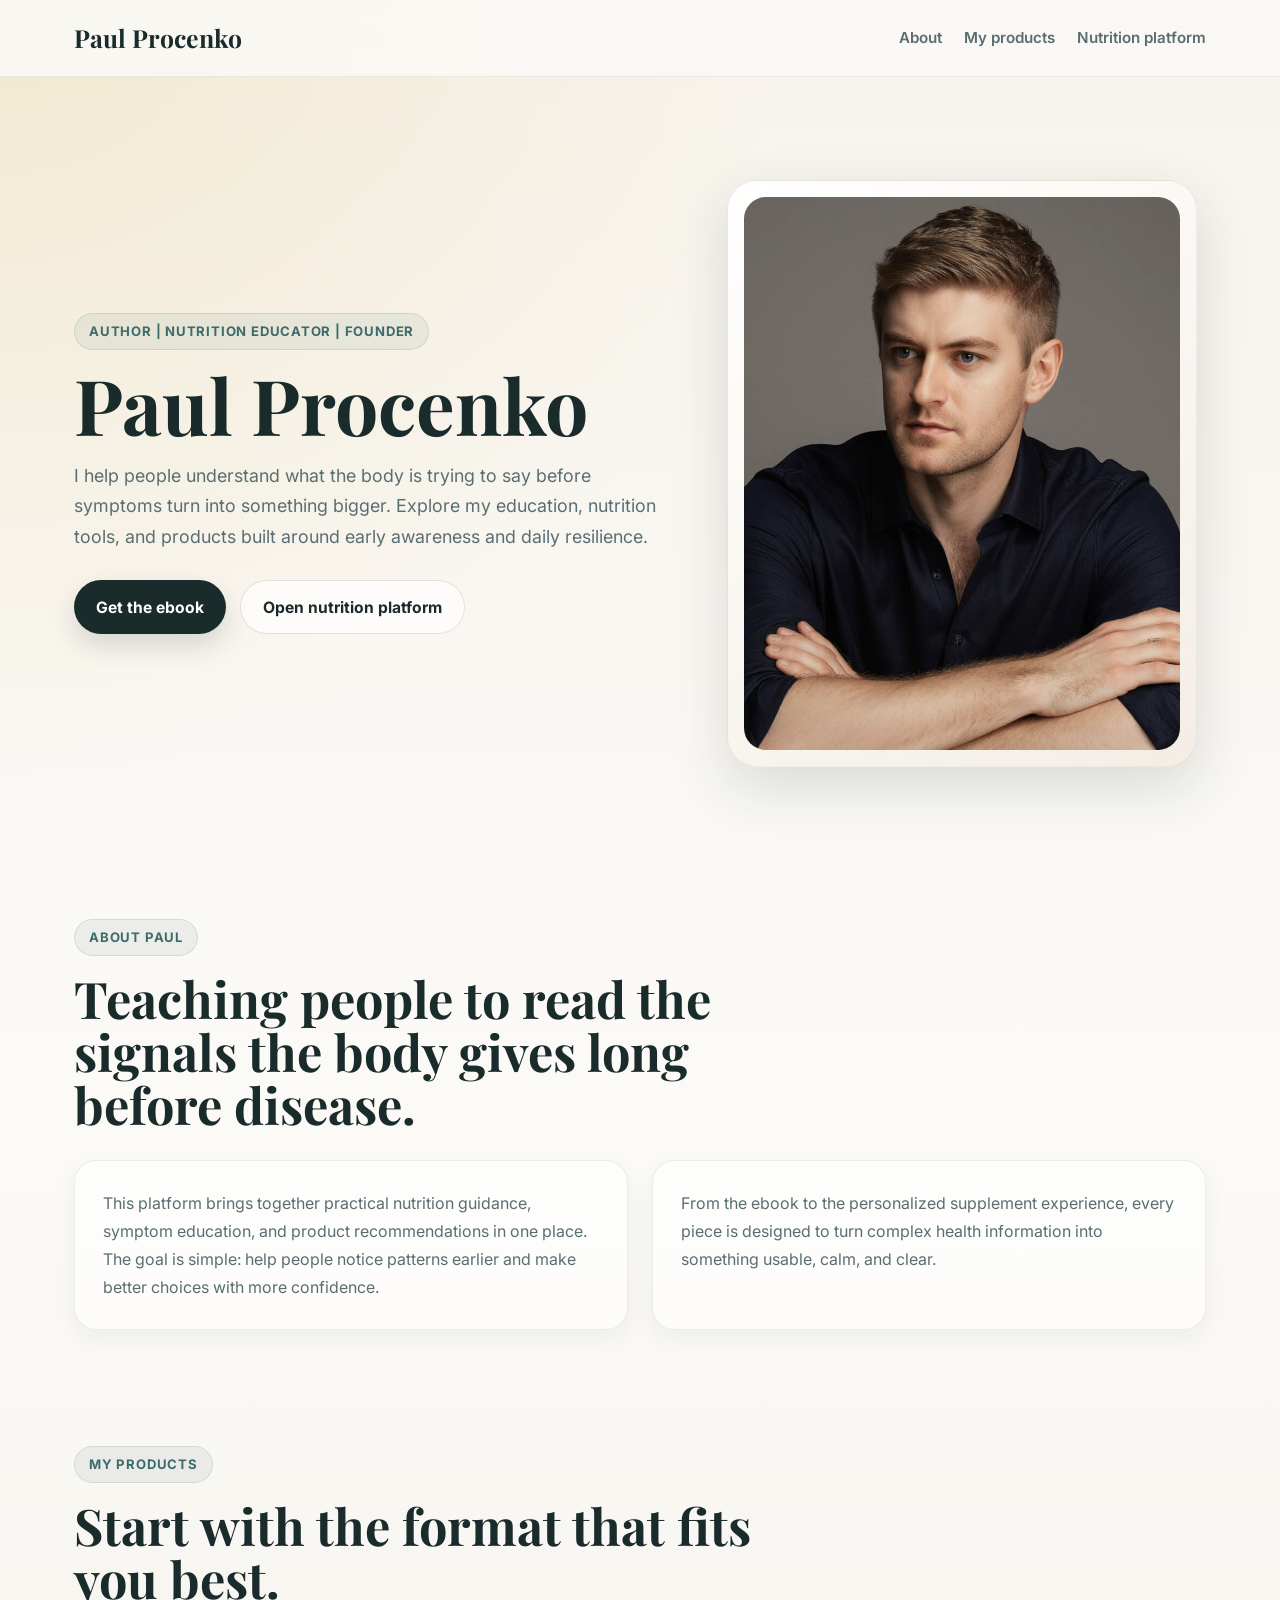
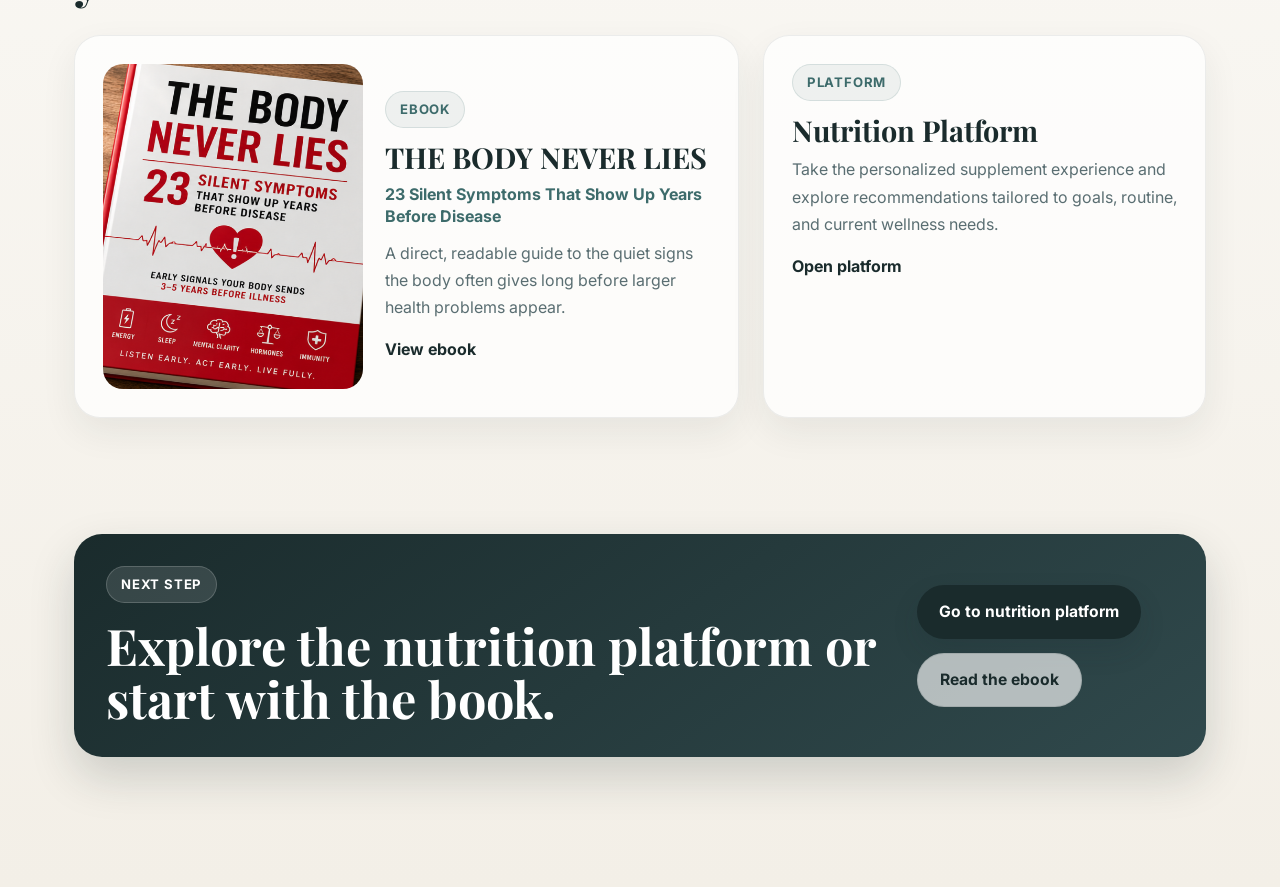
==== commit a72925aa: "Create Paul Procenko homepage" ====
--- a/index.html
+++ b/index.html
@@ -3,286 +3,96 @@
 <head>
     <meta charset="UTF-8">
     <meta name="viewport" content="width=device-width, initial-scale=1.0">
-    <title>Procenko Nutrition Advisor</title>
+    <title>Paul Procenko</title>
     <link rel="preconnect" href="https://fonts.googleapis.com">
     <link rel="preconnect" href="https://fonts.gstatic.com" crossorigin>
-    <link href="https://fonts.googleapis.com/css2?family=Inter:wght@300;400;500;600;700&family=Playfair+Display:ital,wght@0,400..700;1,400..700&display=swap" rel="stylesheet">
-    <link rel="stylesheet" href="style.css">
-    <link rel="icon" href="images/logo.png" type="image/png">
+    <link href="https://fonts.googleapis.com/css2?family=Inter:wght@300;400;500;600;700&family=Playfair+Display:wght@400;600;700&display=swap" rel="stylesheet">
+    <link rel="stylesheet" href="/style.css">
+    <link rel="icon" href="/images/logo.png" type="image/png">
 </head>
-<body>
-    <!-- Announcement Bar -->
-    <div class="announcement-bar">
-        <span class="announcement-text">✨ Personalized supplement recommendations in under 60 seconds</span>
-    </div>
-
-    <!-- Navigation Bar -->
-    <header class="site-header">
-        <div class="nav-container">
-            <div class="logo" id="logo-home">
-                <img src="images/logo.png" alt="Procenko Logo" class="logo-img">
-            </div>
-            <nav class="nav-links">
-                <a href="#how-it-works" class="nav-link">How It Works</a>
-                <button id="nav-cta" class="nav-cta-btn">Take the Quiz</button>
+<body class="home-body">
+    <header class="home-header">
+        <div class="home-nav">
+            <a href="/" class="home-brand">Paul Procenko</a>
+            <nav class="home-nav-links">
+                <a href="#about" class="home-nav-link">About</a>
+                <a href="#products" class="home-nav-link">My products</a>
+                <a href="/nutrition.html" class="home-nav-link">Nutrition platform</a>
             </nav>
         </div>
     </header>
 
-    <main class="container">
-        <!-- Hero Section -->
-        <section id="hero" class="hero">
-            <div class="hero-content">
-                <div class="hero-text">
-                    <div class="badge">✨ 100% Science-Backed & Personalized</div>
-                    <h1>Stop Guessing Which Supplements To Take.</h1>
-                    <p class="subheadline">Get a personalized daily supplement plan built around your unique goals, age, and lifestyle. Answer a few simple questions and discover what your body actually needs.</p>
-                    
-                    <div class="trust-indicators">
-                        <div class="trust-item">
-                            <span class="trust-icon">✔</span>
-                            <span class="trust-label">Personalized Recommendations</span>
-                        </div>
-                        <div class="trust-item">
-                            <span class="trust-icon">✔</span>
-                            <span class="trust-label">Science-Based Approach</span>
-                        </div>
-                        <div class="trust-item">
-                            <span class="trust-icon">✔</span>
-                            <span class="trust-label">Takes Less Than 60 Seconds</span>
-                        </div>
-                        <div class="trust-item">
-                            <span class="trust-icon">✔</span>
-                            <span class="trust-label">Free Assessment</span>
-                        </div>
-                    </div>
-                    
-                    <div class="cta-group">
-                        <button id="start-assessment" class="cta-button">Get My Personalized Plan →</button>
-                        <p class="secondary-text">Join thousands of adults building healthier daily routines.</p>
-                    </div>
-
-                    <div class="social-proof">
-                        <span class="stars">★★★★★</span>
-                        <span class="rating-text"><strong>4.8/5</strong> Average User Satisfaction</span>
-                    </div>
+    <main class="home-main">
+        <section class="home-hero">
+            <div class="home-hero-copy">
+                <span class="home-kicker">Author | Nutrition Educator | Founder</span>
+                <h1>Paul Procenko</h1>
+                <p class="home-lead">I help people understand what the body is trying to say before symptoms turn into something bigger. Explore my education, nutrition tools, and products built around early awareness and daily resilience.</p>
+                <div class="home-actions">
+                    <a class="home-button home-button-primary" href="https://app.lava.top/products/dc46ceb8-e3b7-46ec-a145-49694bbb478b" target="_blank" rel="noopener noreferrer">Get the ebook</a>
+                    <a class="home-button home-button-secondary" href="/nutrition.html">Open nutrition platform</a>
                 </div>
             </div>
-            <div class="hero-image-container">
-                <div class="hero-image-wrapper">
-                    <img src="images/1.png" alt="Supplements" class="hero-img">
-                    <div class="floating-card card-1">
-                        <span class="floating-icon">🌿</span>
-                        <div class="floating-info">
-                            <span class="floating-title">Pure Ingredients</span>
-                            <span class="floating-desc">Third-party tested</span>
-                        </div>
-                    </div>
-                    <div class="floating-card card-2">
-                        <span class="floating-icon">🧬</span>
-                        <div class="floating-info">
-                            <span class="floating-title">Smart Formula</span>
-                            <span class="floating-desc">Tailored to your DNA</span>
-                        </div>
-                    </div>
+            <div class="home-hero-media">
+                <div class="home-photo-frame">
+                    <img src="/images/photo.jpg" alt="Paul Procenko" class="home-photo">
                 </div>
             </div>
         </section>
 
-        <!-- How It Works Section -->
-        <section id="how-it-works" class="how-it-works">
-            <div class="section-header">
-                <span class="section-subtitle">Simple & Effective</span>
-                <h2>How It Works</h2>
-                <p class="section-desc">Get your personalized supplement routine in four easy steps.</p>
+        <section id="about" class="home-section home-about">
+            <div class="home-section-heading">
+                <span class="home-section-kicker">About Paul</span>
+                <h2>Teaching people to read the signals the body gives long before disease.</h2>
             </div>
-            <div class="steps">
-                <div class="step">
-                    <div class="step-number">01</div>
-                    <h3>Answer 5 Quick Questions</h3>
-                    <p>Tell us about your goals, lifestyle, and wellness priorities.</p>
-                </div>
-                <div class="step">
-                    <div class="step-number">02</div>
-                    <h3>We Analyze Your Answers</h3>
-                    <p>Our recommendation engine matches products to your needs.</p>
-                </div>
-                <div class="step">
-                    <div class="step-number">03</div>
-                    <h3>Unlock Your Personalized Plan</h3>
-                    <p>Get recommendations tailored to your profile.</p>
-                </div>
-                <div class="step">
-                    <div class="step-number">04</div>
-                    <h3>Start Building Better Habits</h3>
-                    <p>Create a supplement routine designed around your goals.</p>
-                </div>
+            <div class="home-about-grid">
+                <p class="home-about-text">This platform brings together practical nutrition guidance, symptom education, and product recommendations in one place. The goal is simple: help people notice patterns earlier and make better choices with more confidence.</p>
+                <p class="home-about-text">From the ebook to the personalized supplement experience, every piece is designed to turn complex health information into something usable, calm, and clear.</p>
             </div>
         </section>
 
-        <!-- Quiz Section -->
-        <section id="quiz" class="quiz hidden">
-            <div class="quiz-card">
-                <div class="quiz-header">
-                    <button id="quiz-back" class="quiz-back-btn">← Back</button>
-                    <div class="quiz-progress-container">
-                        <div class="progress-bar">
-                            <div class="progress" id="progress"></div>
-                        </div>
-                        <span id="progress-text" class="progress-text">Question 1 of 5</span>
+        <section id="products" class="home-section">
+            <div class="home-section-heading">
+                <span class="home-section-kicker">My products</span>
+                <h2>Start with the format that fits you best.</h2>
+            </div>
+            <div class="home-products-grid">
+                <article class="home-product-card home-product-card-featured">
+                    <div class="home-product-image-wrap">
+                        <img src="/images/book.png" alt="The Body Never Lies ebook cover" class="home-product-image">
                     </div>
-                </div>
-                <div class="quiz-container" id="quiz-container">
-                    <!-- Quiz questions will be dynamically inserted here -->
-                </div>
+                    <div class="home-product-content">
+                        <span class="home-product-tag">Ebook</span>
+                        <h3>THE BODY NEVER LIES</h3>
+                        <p class="home-product-subtitle">23 Silent Symptoms That Show Up Years Before Disease</p>
+                        <p class="home-product-text">A direct, readable guide to the quiet signs the body often gives long before larger health problems appear.</p>
+                        <a class="home-inline-link" href="https://app.lava.top/products/dc46ceb8-e3b7-46ec-a145-49694bbb478b" target="_blank" rel="noopener noreferrer">View ebook</a>
+                    </div>
+                </article>
+
+                <article class="home-product-card">
+                    <div class="home-product-content">
+                        <span class="home-product-tag">Platform</span>
+                        <h3>Nutrition Platform</h3>
+                        <p class="home-product-text">Take the personalized supplement experience and explore recommendations tailored to goals, routine, and current wellness needs.</p>
+                        <a class="home-inline-link" href="/nutrition.html">Open platform</a>
+                    </div>
+                </article>
             </div>
         </section>
 
-        <!-- Loading Section -->
-        <section id="loading" class="loading hidden">
-            <div class="loading-card">
-                <div class="spinner-container">
-                    <div class="spinner"></div>
-                    <div class="spinner-inner">🧬</div>
+        <section class="home-section home-cta-section">
+            <div class="home-cta-panel">
+                <div>
+                    <span class="home-section-kicker">Next step</span>
+                    <h2>Explore the nutrition platform or start with the book.</h2>
                 </div>
-                <h2 id="loading-title">Analyzing your answers...</h2>
-                <p id="loading-subtitle">Our recommendation engine is matching products to your profile.</p>
-                <div class="loading-progress-bar">
-                    <div class="loading-progress" id="loading-progress"></div>
-                </div>
-            </div>
-        </section>
-
-        <!-- Email Capture Section (before recommendations) -->
-        <section id="email-capture" class="email-capture hidden">
-            <div class="email-card">
-                <div class="email-header">
-                    <div class="badge">✉️ Almost There!</div>
-                    <h2>Send me my personalized guide</h2>
-                    <p class="email-subtitle">Enter your email to receive your custom supplement protocol + bonus wellness tips. We respect your privacy.</p>
-                </div>
-                
-                <!-- ConvertKit Form -->
-                <script src="https://f.convertkit.com/ckjs/ck.5.js"></script>
-                <form action="https://app.kit.com/forms/9567167/subscriptions" class="seva-form formkit-form" method="post" data-sv-form="9567167" data-uid="d2ef95bc13" data-format="inline" data-version="5" data-options='{"settings":{"after_subscribe":{"action":"message","success_message":"Success! Now check your email to confirm your subscription.","redirect_url":""},"analytics":{"google":null,"fathom":null,"facebook":null,"segment":null,"pinterest":null,"sparkloop":null,"googletagmanager":null},"modal":{"trigger":"timer","scroll_percentage":null,"timer":5,"devices":"all","show_once_every":15},"powered_by":{"show":true,"url":"https://kit.com/features/forms?utm_campaign=poweredby&utm_content=form&utm_medium=referral&utm_source=dynamic"},"recaptcha":{"enabled":false},"return_visitor":{"action":"show","custom_content":""},"slide_in":{"display_in":"bottom_right","trigger":"timer","scroll_percentage":null,"timer":5,"devices":"all","show_once_every":15},"sticky_bar":{"display_in":"top","trigger":"timer","scroll_percentage":null,"timer":5,"devices":"all","show_once_every":15}},"version":"5"}' onsubmit="setTimeout(() => { if (typeof window.showRecommendationsAfterSubscribe === 'function') { setTimeout(window.showRecommendationsAfterSubscribe, 800); } }, 1200)" min-width="400 500 600 700 800" style="background-color: rgb(255, 255, 255); border-radius: 16px; box-shadow: 0 10px 30px rgba(26,43,44,0.1);">
-                    <div data-style="full">
-                        <div data-element="column" class="formkit-column">
-                            <div class="formkit-header" data-element="header" style="color: rgb(26, 43, 44); font-size: 28px; font-weight: 700; margin-bottom: 8px;">
-                                <h2>Find Your Perfect Supplement Stack</h2>
-                            </div>
-                            <ul class="formkit-alert formkit-alert-error" data-element="errors" data-group="alert"></ul>
-                            <div data-element="fields" class="seva-fields formkit-fields">
-                                <div class="formkit-field">
-                                    <input class="formkit-input" name="email_address" aria-label="Email Address" placeholder="your@email.com" required="" type="email" style="color: rgb(26, 43, 44); border-color: #EAE5DF; font-weight: 400; padding: 16px 20px; font-size: 16px; border-radius: 12px;">
-                                </div>
-                                <button data-element="submit" class="formkit-submit" style="color: rgb(255, 255, 255); background-color: #1A2B2C; border-radius: 12px; font-weight: 700; padding: 16px 32px; font-size: 17px; margin-top: 8px;">
-                                    <div class="formkit-spinner"><div></div><div></div><div></div></div>
-                                    <span>Send me the guide</span>
-                                </button>
-                            </div>
-                            <div class="formkit-disclaimer" data-element="disclaimer" style="color: #5A6E72; font-size: 13px; margin-top: 16px;">
-                                We respect your privacy. Unsubscribe at anytime.
-                            </div>
-                            <div class="formkit-powered-by-convertkit-container">
-                                <a href="https://kit.com/features/forms?utm_campaign=poweredby&utm_content=form&utm_medium=referral&utm_source=dynamic" data-element="powered-by" class="formkit-powered-by-convertkit" data-variant="dark" target="_blank" rel="nofollow noopener">Built with Kit</a>
-                            </div>
-                        </div>
-                    </div>
-                </form>
-            </div>
-        </section>
-
-        <!-- Results Section -->
-        <section id="results" class="results hidden">
-            <div class="results-header">
-                <div class="badge">🎯 Your Custom Protocol</div>
-                <h2>Your Personalized Supplement Plan</h2>
-                <p class="results-subtitle">Based on your answers, these recommendations may help support your goals and daily wellness routine.</p>
-            </div>
-
-            <div class="results-layout">
-                <!-- Left Column: Profile Summary -->
-                <div class="results-sidebar">
-                    <div class="profile-summary-card">
-                        <h3>Your Wellness Profile</h3>
-                        <div class="profile-items" id="profile-summary-items">
-                            <!-- Profile items will be dynamically inserted here -->
-                        </div>
-                    </div>
-                </div>
-
-                <!-- Right Column: Recommendations -->
-                <div class="results-content">
-                    <div class="plan">
-                        <!-- Optional Foundation Section (female only) -->
-                        <section id="foundation-section" class="plan-section hidden" aria-label="Foundation Support">
-                            <div class="plan-section-header">
-                                <h3 class="plan-section-title">Foundation Support</h3>
-                                <p class="plan-section-subtitle">A daily multi to cover core micronutrient needs.</p>
-                            </div>
-                            <div class="recommendations-grid recommendations-grid--single" id="foundation-grid"></div>
-                        </section>
-
-                        <!-- Main Recommendations (always 3) -->
-                        <section id="main-section" class="plan-section" aria-label="Main Recommendations">
-                            <div class="plan-section-header">
-                                <h3 class="plan-section-title">Your 3 Key Recommendations</h3>
-                                <p class="plan-section-subtitle">Selected specifically for your goal and profile.</p>
-                            </div>
-                            <div class="recommendations-grid" id="main-recommendations-grid"></div>
-                        </section>
-
-                        <!-- Daily Wellness Section (always) -->
-                        <section id="wellness-section" class="plan-section" aria-label="Daily Wellness Support">
-                            <div class="plan-section-header">
-                                <h3 class="plan-section-title">Daily Wellness Support</h3>
-                                <p class="plan-section-subtitle">Daily support for gut and overall wellness.</p>
-                            </div>
-                            <div class="recommendations-grid recommendations-grid--single" id="wellness-grid"></div>
-                        </section>
-
-                        <div class="plan-footer">
-                            <button id="restart-assessment" class="restart-btn">← Retake Assessment</button>
-                        </div>
-                    </div>
+                <div class="home-actions">
+                    <a class="home-button home-button-primary" href="/nutrition.html">Go to nutrition platform</a>
+                    <a class="home-button home-button-secondary" href="https://app.lava.top/products/dc46ceb8-e3b7-46ec-a145-49694bbb478b" target="_blank" rel="noopener noreferrer">Read the ebook</a>
                 </div>
             </div>
         </section>
     </main>
-
-    <!-- Verify Email Modal -->
-    <div id="verify-modal" class="verify-modal hidden">
-        <div class="modal-overlay"></div>
-        <div class="modal-content">
-            <div class="modal-icon">✉️</div>
-            <h2>Verify your email to receive all bonuses</h2>
-            <p class="modal-subtitle">We've sent a confirmation link to your email. Please check your inbox (and spam folder) to unlock your custom supplement protocol and exclusive wellness bonuses.</p>
-            
-            <div class="modal-actions">
-                <button id="check-protocol-btn" class="modal-primary-btn">
-                    Check my custom supplement protocol
-                </button>
-                <button id="close-modal-btn" class="modal-secondary-btn">
-                    I'll check later
-                </button>
-            </div>
-            
-            <div class="modal-timer">
-                <span id="modal-timer-text">Auto-redirecting in <strong>10</strong> seconds...</span>
-            </div>
-        </div>
-    </div>
-
-    <!-- Footer -->
-    <footer class="site-footer">
-        <div class="footer-container">
-            <p class="footer-logo">Procenko Nutrition</p>
-            <p class="footer-disclaimer">Disclaimer: These statements have not been evaluated by the Food and Drug Administration. These products are not intended to diagnose, treat, cure, or prevent any disease. Recommendations are for informational purposes only.</p>
-            <p class="footer-copy">&copy; 2026 Procenko Nutrition. All rights reserved.</p>
-        </div>
-    </footer>
-
-    <script src="products.js"></script>
-    <script src="script.js"></script>
 </body>
 </html>
--- a/style.css
+++ b/style.css
@@ -1472,3 +1472,343 @@
         font-size: 1rem;
     }
 }
+
+/* Home page */
+.home-body {
+    background:
+        radial-gradient(circle at top left, rgba(212, 175, 55, 0.16), transparent 28%),
+        linear-gradient(180deg, #f7f3ec 0%, #fbfaf7 45%, #f3efe7 100%);
+    min-height: 100vh;
+}
+
+.home-header {
+    position: sticky;
+    top: 0;
+    z-index: 100;
+    backdrop-filter: blur(14px);
+    -webkit-backdrop-filter: blur(14px);
+    background: rgba(251, 250, 247, 0.84);
+    border-bottom: 1px solid rgba(26, 43, 44, 0.08);
+}
+
+.home-nav {
+    max-width: 1180px;
+    margin: 0 auto;
+    padding: 18px 24px;
+    display: flex;
+    justify-content: space-between;
+    align-items: center;
+    gap: 24px;
+}
+
+.home-brand,
+.home-nav-link {
+    text-decoration: none;
+}
+
+.home-brand {
+    color: var(--primary-color);
+    font-family: 'Playfair Display', Georgia, serif;
+    font-size: 1.55rem;
+    font-weight: 700;
+}
+
+.home-nav-links {
+    display: flex;
+    align-items: center;
+    gap: 22px;
+    flex-wrap: wrap;
+}
+
+.home-nav-link {
+    color: var(--secondary-color);
+    font-size: 0.95rem;
+    font-weight: 600;
+}
+
+.home-nav-link:hover,
+.home-brand:hover,
+.home-inline-link:hover {
+    color: var(--primary-color);
+}
+
+.home-main {
+    max-width: 1180px;
+    margin: 0 auto;
+    padding: 34px 24px 72px;
+}
+
+.home-hero {
+    display: grid;
+    grid-template-columns: minmax(0, 1.1fr) minmax(320px, 0.9fr);
+    gap: 48px;
+    align-items: center;
+    min-height: calc(100vh - 150px);
+    padding: 34px 0 58px;
+}
+
+.home-kicker,
+.home-section-kicker,
+.home-product-tag {
+    display: inline-flex;
+    align-items: center;
+    gap: 8px;
+    color: var(--accent-color);
+    background: rgba(61, 107, 107, 0.08);
+    border: 1px solid rgba(61, 107, 107, 0.14);
+    border-radius: 999px;
+    padding: 7px 14px;
+    font-size: 0.82rem;
+    font-weight: 700;
+    text-transform: uppercase;
+    letter-spacing: 0.06em;
+}
+
+.home-hero h1,
+.home-section-heading h2,
+.home-cta-panel h2 {
+    font-family: 'Playfair Display', Georgia, serif;
+    color: var(--primary-color);
+}
+
+.home-hero h1 {
+    font-size: clamp(3.2rem, 6vw, 5.4rem);
+    line-height: 0.95;
+    margin: 18px 0 20px;
+}
+
+.home-lead {
+    max-width: 620px;
+    font-size: 1.12rem;
+    line-height: 1.7;
+    color: var(--secondary-color);
+    margin-bottom: 28px;
+}
+
+.home-actions {
+    display: flex;
+    flex-wrap: wrap;
+    gap: 14px;
+}
+
+.home-button {
+    display: inline-flex;
+    align-items: center;
+    justify-content: center;
+    min-height: 54px;
+    padding: 0 22px;
+    border-radius: 999px;
+    text-decoration: none;
+    font-weight: 700;
+    font-size: 0.98rem;
+    transition: var(--transition);
+}
+
+.home-button-primary {
+    color: #fff;
+    background: var(--primary-color);
+    box-shadow: 0 12px 26px rgba(26, 43, 44, 0.15);
+}
+
+.home-button-primary:hover {
+    background: var(--button-hover);
+    transform: translateY(-2px);
+}
+
+.home-button-secondary {
+    color: var(--primary-color);
+    background: rgba(255, 255, 255, 0.65);
+    border: 1px solid rgba(26, 43, 44, 0.12);
+}
+
+.home-button-secondary:hover {
+    background: #fff;
+    transform: translateY(-2px);
+}
+
+.home-hero-media {
+    display: flex;
+    justify-content: center;
+}
+
+.home-photo-frame {
+    width: min(100%, 470px);
+    aspect-ratio: 4 / 5;
+    padding: 16px;
+    background: linear-gradient(145deg, rgba(255,255,255,0.95), rgba(242,236,226,0.88));
+    border: 1px solid rgba(26, 43, 44, 0.08);
+    border-radius: 30px;
+    box-shadow: 0 20px 55px rgba(26, 43, 44, 0.14);
+}
+
+.home-photo {
+    width: 100%;
+    height: 100%;
+    object-fit: cover;
+    border-radius: 22px;
+    display: block;
+}
+
+.home-section {
+    padding: 58px 0;
+}
+
+.home-section-heading {
+    max-width: 760px;
+    margin-bottom: 30px;
+}
+
+.home-section-heading h2,
+.home-cta-panel h2 {
+    font-size: clamp(2rem, 4vw, 3.15rem);
+    line-height: 1.05;
+    margin-top: 16px;
+}
+
+.home-about-grid,
+.home-products-grid {
+    display: grid;
+    gap: 24px;
+}
+
+.home-about-grid {
+    grid-template-columns: repeat(2, minmax(0, 1fr));
+}
+
+.home-about-text {
+    background: rgba(255, 255, 255, 0.62);
+    border: 1px solid rgba(26, 43, 44, 0.08);
+    border-radius: 22px;
+    padding: 28px;
+    color: var(--secondary-color);
+    font-size: 1rem;
+    line-height: 1.75;
+    box-shadow: 0 8px 24px rgba(26, 43, 44, 0.05);
+}
+
+.home-products-grid {
+    grid-template-columns: minmax(0, 1.2fr) minmax(280px, 0.8fr);
+    align-items: stretch;
+}
+
+.home-product-card {
+    display: grid;
+    gap: 22px;
+    background: rgba(255, 255, 255, 0.72);
+    border: 1px solid rgba(26, 43, 44, 0.08);
+    border-radius: 26px;
+    padding: 28px;
+    box-shadow: 0 14px 36px rgba(26, 43, 44, 0.07);
+}
+
+.home-product-card-featured {
+    grid-template-columns: minmax(180px, 260px) minmax(0, 1fr);
+    align-items: center;
+}
+
+.home-product-image-wrap {
+    aspect-ratio: 4 / 5;
+    background: linear-gradient(180deg, #efe7da 0%, #fbf8f1 100%);
+    border-radius: 20px;
+    overflow: hidden;
+}
+
+.home-product-image {
+    width: 100%;
+    height: 100%;
+    object-fit: cover;
+    display: block;
+}
+
+.home-product-content h3 {
+    font-family: 'Playfair Display', Georgia, serif;
+    font-size: 1.8rem;
+    color: var(--primary-color);
+    margin: 14px 0 10px;
+    line-height: 1.08;
+}
+
+.home-product-subtitle {
+    color: var(--accent-color);
+    font-weight: 700;
+    line-height: 1.4;
+    margin-bottom: 12px;
+}
+
+.home-product-text {
+    color: var(--secondary-color);
+    line-height: 1.7;
+    margin-bottom: 16px;
+}
+
+.home-inline-link {
+    color: var(--primary-color);
+    font-weight: 700;
+    text-decoration: none;
+}
+
+.home-cta-panel {
+    display: flex;
+    justify-content: space-between;
+    align-items: center;
+    gap: 26px;
+    background: linear-gradient(145deg, #1a2b2c 0%, #30494c 100%);
+    color: #fff;
+    border-radius: 28px;
+    padding: 32px;
+    box-shadow: 0 20px 45px rgba(26, 43, 44, 0.18);
+}
+
+.home-cta-panel .home-section-kicker,
+.home-cta-panel h2 {
+    color: #fff;
+}
+
+.home-cta-panel .home-section-kicker {
+    background: rgba(255,255,255,0.12);
+    border-color: rgba(255,255,255,0.18);
+}
+
+@media screen and (max-width: 980px) {
+    .home-hero,
+    .home-about-grid,
+    .home-products-grid,
+    .home-product-card-featured,
+    .home-cta-panel {
+        grid-template-columns: 1fr;
+    }
+
+    .home-cta-panel {
+        display: grid;
+    }
+
+    .home-hero {
+        min-height: auto;
+        padding-top: 16px;
+    }
+}
+
+@media screen and (max-width: 720px) {
+    .home-nav {
+        align-items: flex-start;
+        flex-direction: column;
+    }
+
+    .home-nav-links {
+        gap: 14px;
+    }
+
+    .home-main {
+        padding: 24px 18px 60px;
+    }
+
+    .home-hero h1 {
+        font-size: 2.8rem;
+    }
+
+    .home-product-card,
+    .home-about-text,
+    .home-cta-panel {
+        padding: 22px;
+    }
+}
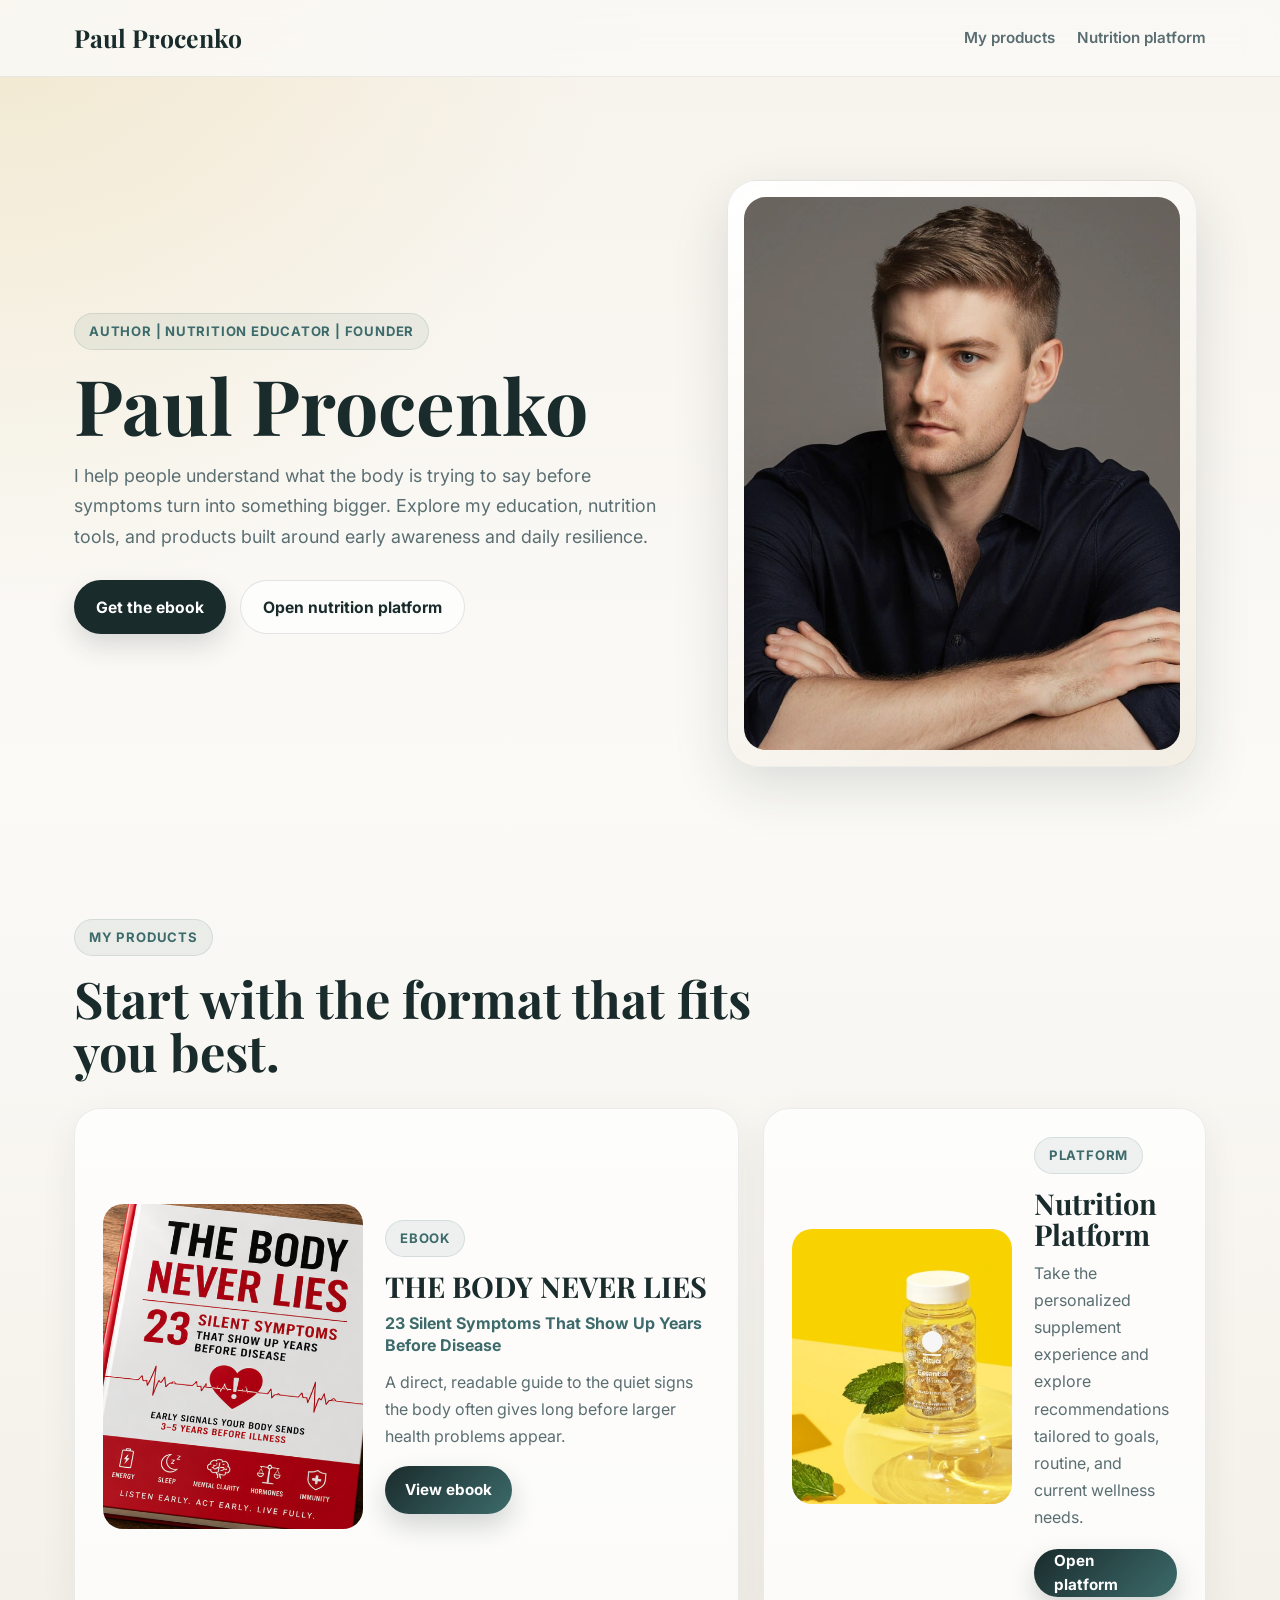
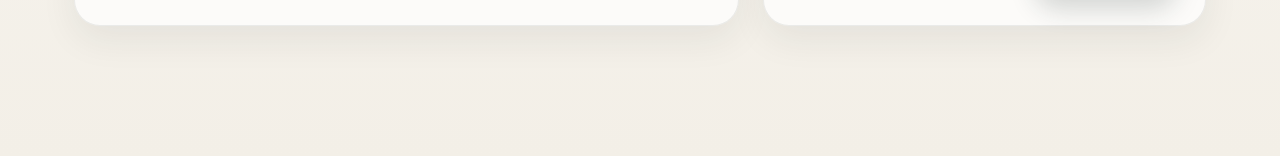
==== commit 98d435dc: "Refine Paul Procenko homepage" ====
--- a/index.html
+++ b/index.html
@@ -15,7 +15,6 @@
         <div class="home-nav">
             <a href="/" class="home-brand">Paul Procenko</a>
             <nav class="home-nav-links">
-                <a href="#about" class="home-nav-link">About</a>
                 <a href="#products" class="home-nav-link">My products</a>
                 <a href="/nutrition.html" class="home-nav-link">Nutrition platform</a>
             </nav>
@@ -40,17 +39,6 @@
             </div>
         </section>
 
-        <section id="about" class="home-section home-about">
-            <div class="home-section-heading">
-                <span class="home-section-kicker">About Paul</span>
-                <h2>Teaching people to read the signals the body gives long before disease.</h2>
-            </div>
-            <div class="home-about-grid">
-                <p class="home-about-text">This platform brings together practical nutrition guidance, symptom education, and product recommendations in one place. The goal is simple: help people notice patterns earlier and make better choices with more confidence.</p>
-                <p class="home-about-text">From the ebook to the personalized supplement experience, every piece is designed to turn complex health information into something usable, calm, and clear.</p>
-            </div>
-        </section>
-
         <section id="products" class="home-section">
             <div class="home-section-heading">
                 <span class="home-section-kicker">My products</span>
@@ -66,31 +54,21 @@
                         <h3>THE BODY NEVER LIES</h3>
                         <p class="home-product-subtitle">23 Silent Symptoms That Show Up Years Before Disease</p>
                         <p class="home-product-text">A direct, readable guide to the quiet signs the body often gives long before larger health problems appear.</p>
-                        <a class="home-inline-link" href="https://app.lava.top/products/dc46ceb8-e3b7-46ec-a145-49694bbb478b" target="_blank" rel="noopener noreferrer">View ebook</a>
+                        <a class="home-product-button" href="https://app.lava.top/products/dc46ceb8-e3b7-46ec-a145-49694bbb478b" target="_blank" rel="noopener noreferrer">View ebook</a>
                     </div>
                 </article>
 
                 <article class="home-product-card">
+                    <div class="home-product-image-wrap">
+                        <img src="/images/17.jpg" alt="Nutrition platform" class="home-product-image">
+                    </div>
                     <div class="home-product-content">
                         <span class="home-product-tag">Platform</span>
                         <h3>Nutrition Platform</h3>
                         <p class="home-product-text">Take the personalized supplement experience and explore recommendations tailored to goals, routine, and current wellness needs.</p>
-                        <a class="home-inline-link" href="/nutrition.html">Open platform</a>
+                        <a class="home-product-button" href="/nutrition.html">Open platform</a>
                     </div>
                 </article>
-            </div>
-        </section>
-
-        <section class="home-section home-cta-section">
-            <div class="home-cta-panel">
-                <div>
-                    <span class="home-section-kicker">Next step</span>
-                    <h2>Explore the nutrition platform or start with the book.</h2>
-                </div>
-                <div class="home-actions">
-                    <a class="home-button home-button-primary" href="/nutrition.html">Go to nutrition platform</a>
-                    <a class="home-button home-button-secondary" href="https://app.lava.top/products/dc46ceb8-e3b7-46ec-a145-49694bbb478b" target="_blank" rel="noopener noreferrer">Read the ebook</a>
-                </div>
             </div>
         </section>
     </main>
--- a/style.css
+++ b/style.css
@@ -1565,8 +1565,7 @@
 }
 
 .home-hero h1,
-.home-section-heading h2,
-.home-cta-panel h2 {
+.home-section-heading h2 {
     font-family: 'Playfair Display', Georgia, serif;
     color: var(--primary-color);
 }
@@ -1658,32 +1657,15 @@
     margin-bottom: 30px;
 }
 
-.home-section-heading h2,
-.home-cta-panel h2 {
+.home-section-heading h2 {
     font-size: clamp(2rem, 4vw, 3.15rem);
     line-height: 1.05;
     margin-top: 16px;
 }
 
-.home-about-grid,
 .home-products-grid {
     display: grid;
     gap: 24px;
-}
-
-.home-about-grid {
-    grid-template-columns: repeat(2, minmax(0, 1fr));
-}
-
-.home-about-text {
-    background: rgba(255, 255, 255, 0.62);
-    border: 1px solid rgba(26, 43, 44, 0.08);
-    border-radius: 22px;
-    padding: 28px;
-    color: var(--secondary-color);
-    font-size: 1rem;
-    line-height: 1.75;
-    box-shadow: 0 8px 24px rgba(26, 43, 44, 0.05);
 }
 
 .home-products-grid {
@@ -1706,6 +1688,11 @@
     align-items: center;
 }
 
+.home-products-grid .home-product-card:not(.home-product-card-featured) {
+    grid-template-columns: minmax(160px, 220px) minmax(0, 1fr);
+    align-items: center;
+}
+
 .home-product-image-wrap {
     aspect-ratio: 4 / 5;
     background: linear-gradient(180deg, #efe7da 0%, #fbf8f1 100%);
@@ -1747,39 +1734,35 @@
     text-decoration: none;
 }
 
-.home-cta-panel {
-    display: flex;
-    justify-content: space-between;
-    align-items: center;
-    gap: 26px;
-    background: linear-gradient(145deg, #1a2b2c 0%, #30494c 100%);
+.home-product-button {
+    display: inline-flex;
+    align-items: center;
+    justify-content: center;
+    min-height: 48px;
+    padding: 0 20px;
+    border-radius: 999px;
+    background: linear-gradient(135deg, #1a2b2c 0%, #3d6b6b 100%);
     color: #fff;
-    border-radius: 28px;
-    padding: 32px;
-    box-shadow: 0 20px 45px rgba(26, 43, 44, 0.18);
-}
-
-.home-cta-panel .home-section-kicker,
-.home-cta-panel h2 {
+    text-decoration: none;
+    font-weight: 700;
+    font-size: 0.95rem;
+    box-shadow: 0 12px 26px rgba(26, 43, 44, 0.18);
+    transition: var(--transition);
+    width: fit-content;
+}
+
+.home-product-button:hover {
+    transform: translateY(-2px);
+    box-shadow: 0 16px 30px rgba(26, 43, 44, 0.24);
     color: #fff;
-}
-
-.home-cta-panel .home-section-kicker {
-    background: rgba(255,255,255,0.12);
-    border-color: rgba(255,255,255,0.18);
 }
 
 @media screen and (max-width: 980px) {
     .home-hero,
-    .home-about-grid,
     .home-products-grid,
     .home-product-card-featured,
-    .home-cta-panel {
+    .home-products-grid .home-product-card:not(.home-product-card-featured) {
         grid-template-columns: 1fr;
-    }
-
-    .home-cta-panel {
-        display: grid;
     }
 
     .home-hero {
@@ -1806,9 +1789,11 @@
         font-size: 2.8rem;
     }
 
-    .home-product-card,
-    .home-about-text,
-    .home-cta-panel {
+    .home-product-card {
         padding: 22px;
     }
-}
+
+    .home-product-button {
+        width: 100%;
+    }
+}
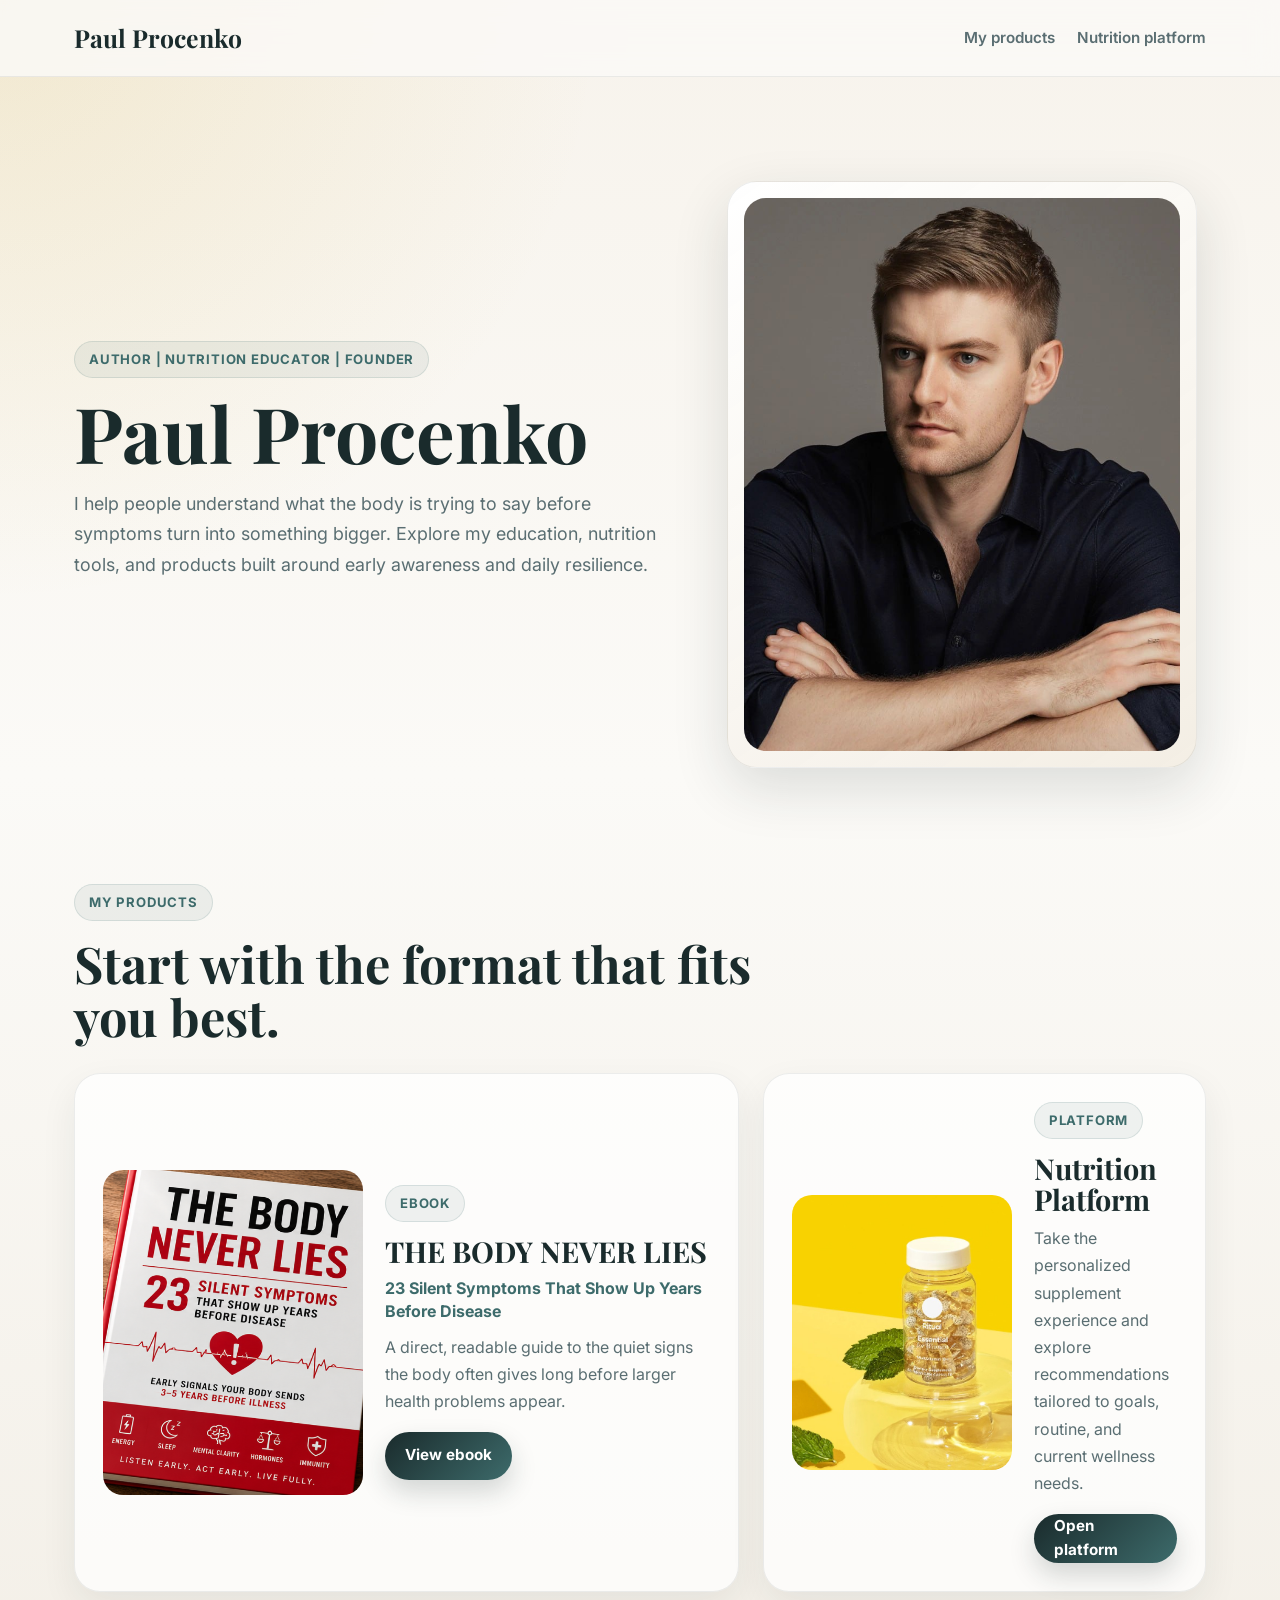
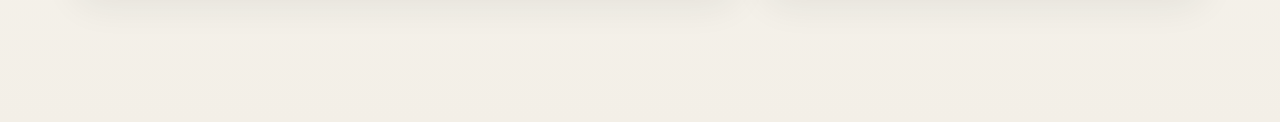
==== commit 63504a27: "Fix homepage hero layout" ====
--- a/index.html
+++ b/index.html
@@ -27,10 +27,6 @@
                 <span class="home-kicker">Author | Nutrition Educator | Founder</span>
                 <h1>Paul Procenko</h1>
                 <p class="home-lead">I help people understand what the body is trying to say before symptoms turn into something bigger. Explore my education, nutrition tools, and products built around early awareness and daily resilience.</p>
-                <div class="home-actions">
-                    <a class="home-button home-button-primary" href="https://app.lava.top/products/dc46ceb8-e3b7-46ec-a145-49694bbb478b" target="_blank" rel="noopener noreferrer">Get the ebook</a>
-                    <a class="home-button home-button-secondary" href="/nutrition.html">Open nutrition platform</a>
-                </div>
             </div>
             <div class="home-hero-media">
                 <div class="home-photo-frame">
--- a/style.css
+++ b/style.css
@@ -1535,7 +1535,7 @@
 .home-main {
     max-width: 1180px;
     margin: 0 auto;
-    padding: 34px 24px 72px;
+    padding: 56px 24px 72px;
 }
 
 .home-hero {
@@ -1543,8 +1543,8 @@
     grid-template-columns: minmax(0, 1.1fr) minmax(320px, 0.9fr);
     gap: 48px;
     align-items: center;
-    min-height: calc(100vh - 150px);
-    padding: 34px 0 58px;
+    min-height: auto;
+    padding: 48px 0 58px;
 }
 
 .home-kicker,
@@ -1582,47 +1582,6 @@
     line-height: 1.7;
     color: var(--secondary-color);
     margin-bottom: 28px;
-}
-
-.home-actions {
-    display: flex;
-    flex-wrap: wrap;
-    gap: 14px;
-}
-
-.home-button {
-    display: inline-flex;
-    align-items: center;
-    justify-content: center;
-    min-height: 54px;
-    padding: 0 22px;
-    border-radius: 999px;
-    text-decoration: none;
-    font-weight: 700;
-    font-size: 0.98rem;
-    transition: var(--transition);
-}
-
-.home-button-primary {
-    color: #fff;
-    background: var(--primary-color);
-    box-shadow: 0 12px 26px rgba(26, 43, 44, 0.15);
-}
-
-.home-button-primary:hover {
-    background: var(--button-hover);
-    transform: translateY(-2px);
-}
-
-.home-button-secondary {
-    color: var(--primary-color);
-    background: rgba(255, 255, 255, 0.65);
-    border: 1px solid rgba(26, 43, 44, 0.12);
-}
-
-.home-button-secondary:hover {
-    background: #fff;
-    transform: translateY(-2px);
 }
 
 .home-hero-media {
@@ -1766,8 +1725,7 @@
     }
 
     .home-hero {
-        min-height: auto;
-        padding-top: 16px;
+        padding-top: 24px;
     }
 }
 
@@ -1782,7 +1740,7 @@
     }
 
     .home-main {
-        padding: 24px 18px 60px;
+        padding: 32px 18px 60px;
     }
 
     .home-hero h1 {
